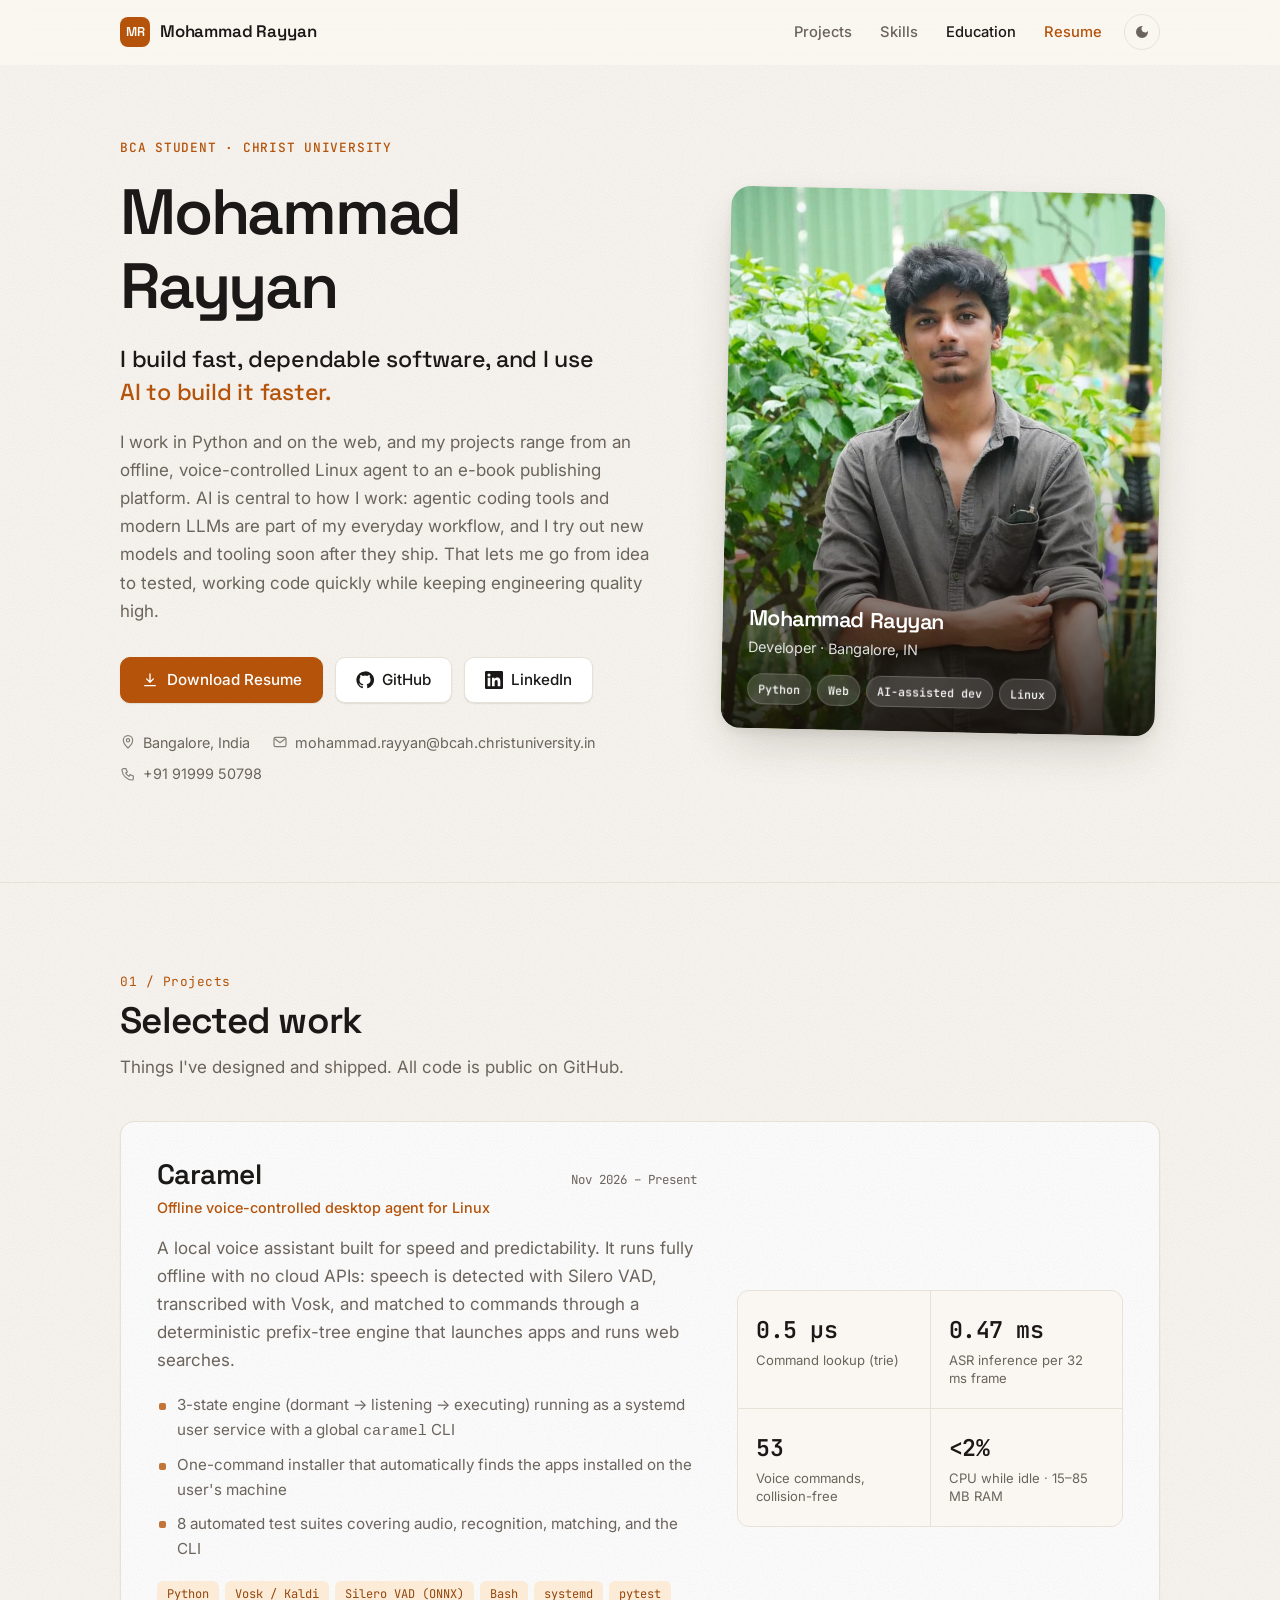
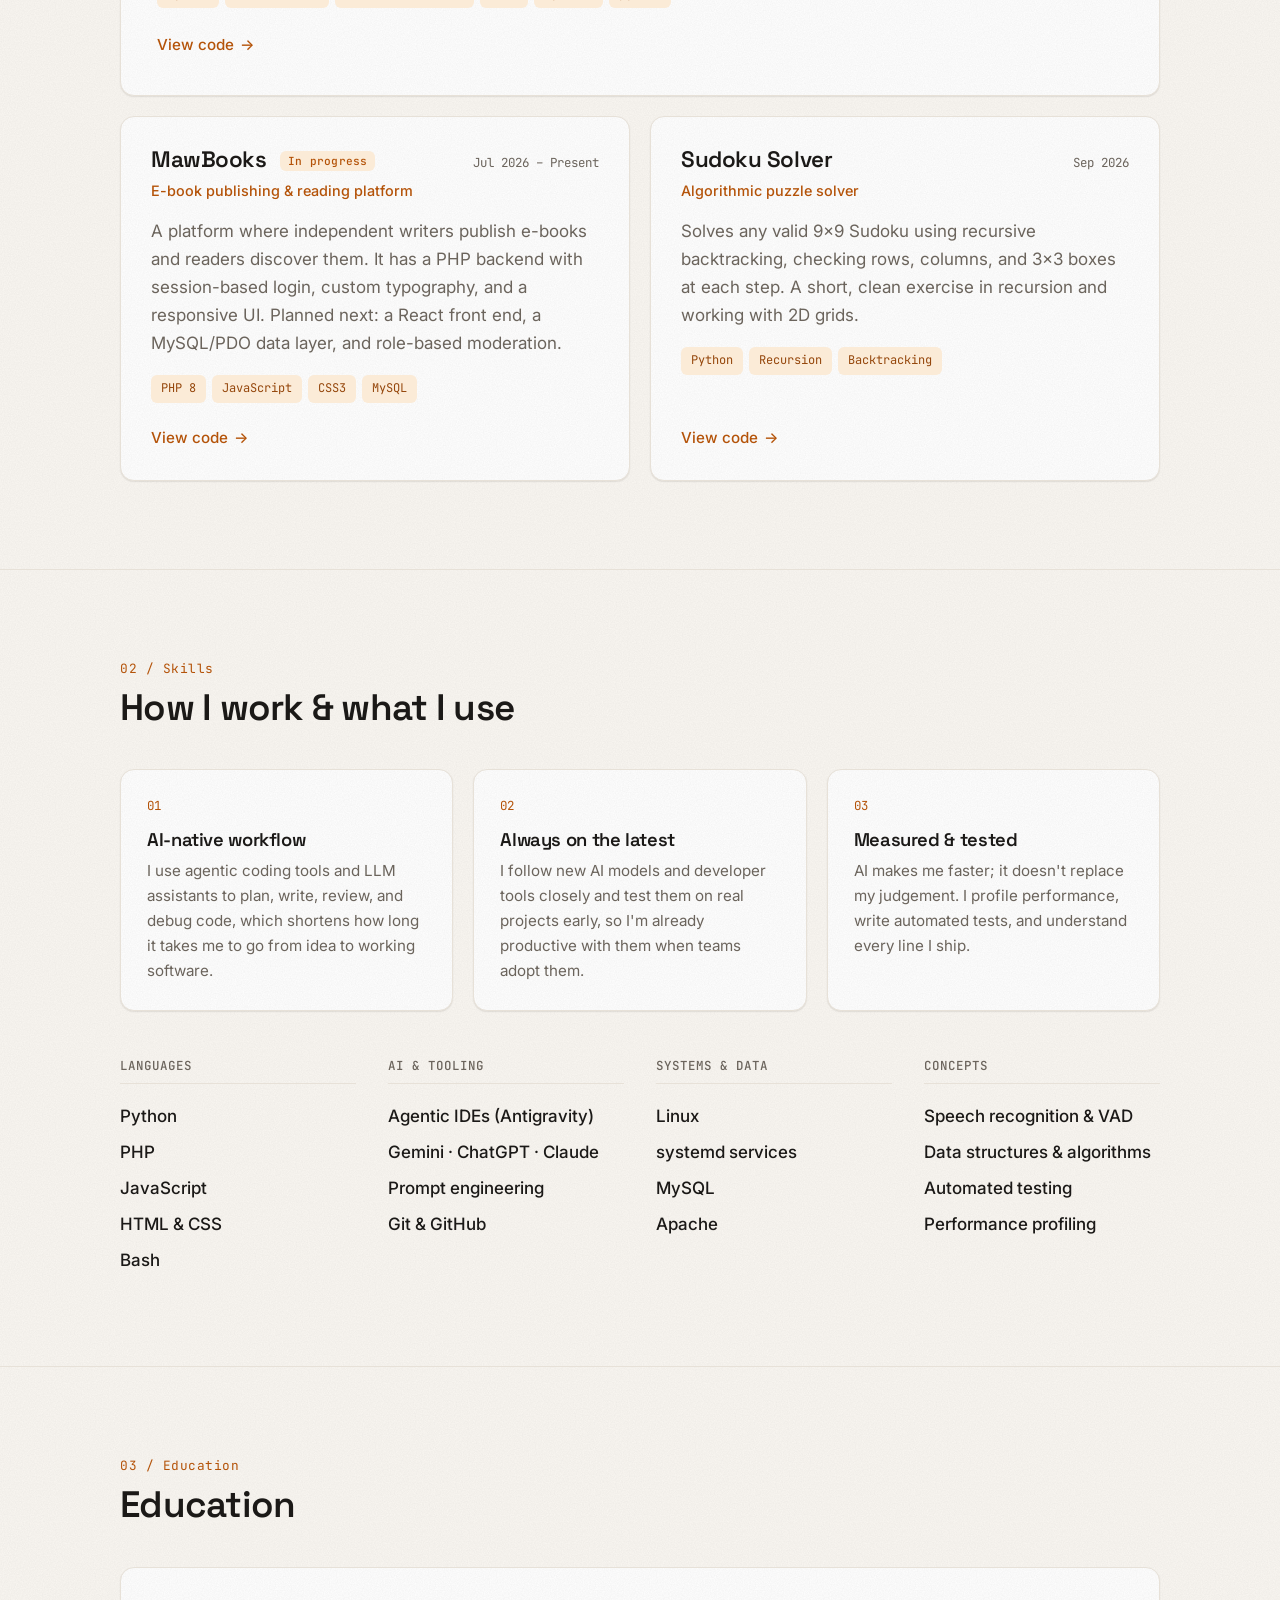
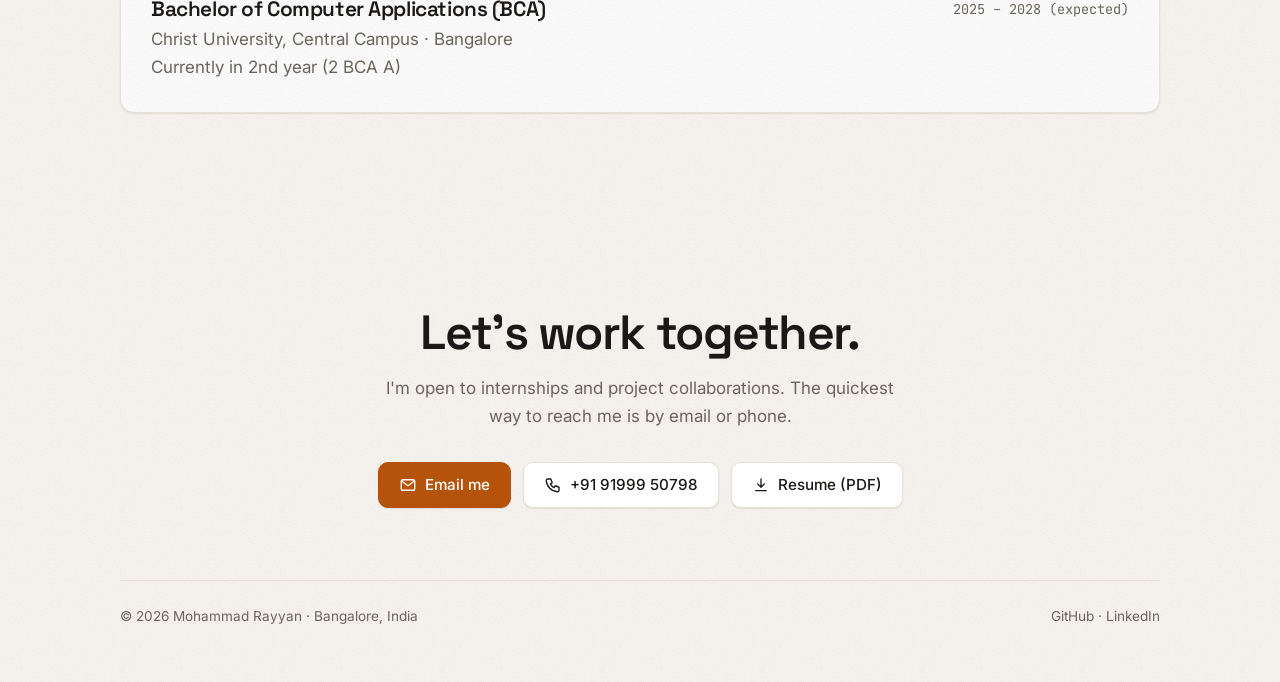
==== index.html @ f1ff34d6 "Initial commit: recruiter-friendly personal portfolio & resume" ====
<!doctype html>
<html lang="en" class="no-js">
<head>
  <meta charset="utf-8" />
  <meta name="viewport" content="width=device-width, initial-scale=1" />
  <title>Mohammad Rayyan | Developer &amp; BCA Student, Bangalore</title>
  <meta name="description" content="Portfolio of Mohammad Rayyan, BCA student at Christ University, Bangalore. Python and web developer with an AI-first workflow, building fast offline voice agents and full-stack web apps." />
  <meta name="author" content="Mohammad Rayyan" />
  <meta name="theme-color" content="#faf7f2" media="(prefers-color-scheme: light)" />
  <meta name="theme-color" content="#141210" media="(prefers-color-scheme: dark)" />
  <link rel="canonical" href="https://rayyan-error.github.io/" />

  <meta property="og:type" content="website" />
  <meta property="og:title" content="Mohammad Rayyan | Developer & BCA Student" />
  <meta property="og:description" content="Python and web developer with an AI-first workflow. Projects, skills, and resume." />
  <meta property="og:url" content="https://rayyan-error.github.io/" />
  <meta property="og:image" content="https://rayyan-error.github.io/assets/og-image.jpg" />
  <meta name="twitter:card" content="summary_large_image" />

  <link rel="icon" href="assets/favicon.svg" type="image/svg+xml" />
  <link rel="preconnect" href="https://fonts.googleapis.com" />
  <link rel="preconnect" href="https://fonts.gstatic.com" crossorigin />
  <link href="https://fonts.googleapis.com/css2?family=Inter:wght@400;500;600&family=JetBrains+Mono:wght@500;600&family=Space+Grotesk:wght@500;600&display=swap" rel="stylesheet" />
  <link rel="stylesheet" href="styles.css" />
  <link rel="preload" as="image" href="assets/portrait.jpg" />

  <script type="application/ld+json">
  {
    "@context": "https://schema.org",
    "@type": "Person",
    "name": "Mohammad Rayyan",
    "url": "https://rayyan-error.github.io/",
    "email": "mailto:mohammad.rayyan@bcah.christuniversity.in",
    "telephone": "+91-9199950798",
    "address": { "@type": "PostalAddress", "addressLocality": "Bangalore", "addressCountry": "IN" },
    "alumniOf": { "@type": "CollegeOrUniversity", "name": "Christ University" },
    "sameAs": ["https://github.com/rayyan-error", "https://www.linkedin.com/in/rayyan-error"]
  }
  </script>
</head>
<body>
  <a class="skip-link" href="#main">Skip to content</a>

  <!-- SVG icon sprite -->
  <svg width="0" height="0" style="position:absolute" aria-hidden="true">
    <symbol id="i-github" viewBox="0 0 24 24"><path fill="currentColor" d="M12 .5a11.5 11.5 0 0 0-3.64 22.41c.58.1.79-.25.79-.56v-2c-3.2.7-3.88-1.37-3.88-1.37-.53-1.34-1.29-1.7-1.29-1.7-1.05-.72.08-.7.08-.7 1.16.08 1.77 1.19 1.77 1.19 1.03 1.77 2.71 1.26 3.37.96.1-.75.4-1.26.73-1.55-2.55-.29-5.24-1.28-5.24-5.68 0-1.26.45-2.28 1.18-3.09-.12-.29-.51-1.46.11-3.04 0 0 .97-.31 3.17 1.18a11 11 0 0 1 5.77 0c2.2-1.49 3.17-1.18 3.17-1.18.62 1.58.23 2.75.11 3.04.74.81 1.18 1.83 1.18 3.09 0 4.41-2.69 5.38-5.25 5.67.41.36.78 1.06.78 2.14v3.17c0 .31.21.67.8.56A11.5 11.5 0 0 0 12 .5Z"/></symbol>
    <symbol id="i-linkedin" viewBox="0 0 24 24"><path fill="currentColor" d="M20.45 20.45h-3.56v-5.57c0-1.33-.02-3.04-1.85-3.04-1.85 0-2.14 1.45-2.14 2.94v5.67H9.34V9h3.42v1.56h.05c.48-.9 1.64-1.85 3.37-1.85 3.6 0 4.27 2.37 4.27 5.46v6.28ZM5.34 7.43a2.06 2.06 0 1 1 0-4.13 2.06 2.06 0 0 1 0 4.13ZM7.12 20.45H3.56V9h3.56v11.45ZM22.22 0H1.77C.79 0 0 .77 0 1.73v20.54C0 23.23.79 24 1.77 24h20.45c.98 0 1.78-.77 1.78-1.73V1.73C24 .77 23.2 0 22.22 0Z"/></symbol>
    <symbol id="i-mail" viewBox="0 0 24 24"><g fill="none" stroke="currentColor" stroke-width="1.8" stroke-linecap="round" stroke-linejoin="round"><rect x="3" y="5" width="18" height="14" rx="2.5"/><path d="m4 7 8 6 8-6"/></g></symbol>
    <symbol id="i-phone" viewBox="0 0 24 24"><path fill="none" stroke="currentColor" stroke-width="1.8" stroke-linecap="round" stroke-linejoin="round" d="M5 4h4l2 5-2.5 1.5a11 11 0 0 0 5 5L15 13l5 2v4a2 2 0 0 1-2 2A16 16 0 0 1 3 6a2 2 0 0 1 2-2Z"/></symbol>
    <symbol id="i-pin" viewBox="0 0 24 24"><g fill="none" stroke="currentColor" stroke-width="1.8" stroke-linecap="round" stroke-linejoin="round"><path d="M12 21s-7-6.2-7-11.5a7 7 0 0 1 14 0C19 14.8 12 21 12 21Z"/><circle cx="12" cy="9.5" r="2.5"/></g></symbol>
    <symbol id="i-download" viewBox="0 0 24 24"><path fill="none" stroke="currentColor" stroke-width="1.8" stroke-linecap="round" stroke-linejoin="round" d="M12 4v11m0 0-4.5-4.5M12 15l4.5-4.5M5 19.5h14"/></symbol>
    <symbol id="i-moon" viewBox="0 0 24 24"><path fill="currentColor" d="M12 3a9 9 0 1 0 9 9c0-.46-.04-.92-.1-1.36a5.389 5.389 0 0 1-4.4 2.26 5.403 5.403 0 0 1-3.14-9.79c-.44-.07-.9-.11-1.36-.11Z"/></symbol>
    <symbol id="i-sun" viewBox="0 0 24 24"><g fill="none" stroke="currentColor" stroke-width="2" stroke-linecap="round"><circle cx="12" cy="12" r="4"/><path d="M12 2v2m0 16v2M4.93 4.93l1.41 1.41m11.32 11.32 1.41 1.41M2 12h2m16 0h2M6.34 17.66l-1.41 1.41m14.14-14.14-1.41 1.41"/></g></symbol>
  </svg>

  <header class="nav" id="nav">
    <div class="container nav__inner">
      <a class="nav__brand" href="#top" id="nav-home"><span class="nav__mark" aria-hidden="true">MR</span>Mohammad Rayyan</a>
      <nav class="nav__links" aria-label="Primary">
        <a href="#projects" id="nav-projects">Projects</a>
        <a href="#skills" id="nav-skills">Skills</a>
        <a href="#education" id="nav-education">Education</a>
        <a href="resume.pdf" class="nav__cta" id="nav-resume" download>Resume</a>
        <button class="theme-toggle" id="theme-toggle" aria-label="Toggle color theme" type="button">
          <svg class="icon-moon" aria-hidden="true"><use href="#i-moon"/></svg>
          <svg class="icon-sun" aria-hidden="true"><use href="#i-sun"/></svg>
        </button>
      </nav>
    </div>
  </header>

  <main id="main">
    <!-- ============ HERO ============ -->
    <section class="hero" id="top">
      <div class="container hero__grid">
        <div class="hero__text">
          <p class="eyebrow reveal">BCA Student · Christ University</p>
          <h1 class="reveal">Mohammad Rayyan</h1>
          <p class="hero__lead reveal">I build fast, dependable software, and I use <em>AI to build it faster.</em></p>
          <p class="hero__body reveal">
            I work in Python and on the web, and my projects range from an offline, voice-controlled
            Linux agent to an e-book publishing platform. AI is central to how I work: agentic coding
            tools and modern LLMs are part of my everyday workflow, and I try out new models and tooling
            soon after they ship. That lets me go from idea to tested, working code quickly while keeping
            engineering quality high.
          </p>
          <div class="hero__actions reveal">
            <a class="btn btn--primary" href="resume.pdf" download id="hero-resume">
              <svg aria-hidden="true"><use href="#i-download"/></svg>Download Resume
            </a>
            <a class="btn" href="https://github.com/rayyan-error" target="_blank" rel="noopener" id="hero-github">
              <svg aria-hidden="true"><use href="#i-github"/></svg>GitHub
            </a>
            <a class="btn" href="https://www.linkedin.com/in/rayyan-error" target="_blank" rel="noopener" id="hero-linkedin">
              <svg aria-hidden="true"><use href="#i-linkedin"/></svg>LinkedIn
            </a>
          </div>
          <div class="hero__meta reveal">
            <span><svg aria-hidden="true"><use href="#i-pin"/></svg>Bangalore, India</span>
            <a href="mailto:mohammad.rayyan@bcah.christuniversity.in" id="hero-email"><svg aria-hidden="true"><use href="#i-mail"/></svg>mohammad.rayyan@bcah.christuniversity.in</a>
            <a href="tel:+919199950798" id="hero-phone"><svg aria-hidden="true"><use href="#i-phone"/></svg>+91 91999 50798</a>
          </div>
        </div>

        <figure class="hero__media reveal">
          <div class="portrait">
            <img src="assets/portrait.jpg" width="800" height="1000" alt="Portrait of Mohammad Rayyan" />
            <figcaption class="portrait__overlay">
              <div class="portrait__name">Mohammad Rayyan</div>
              <div class="portrait__role">Developer · Bangalore, IN</div>
              <div class="portrait__tags"><span>Python</span><span>Web</span><span>AI-assisted dev</span><span>Linux</span></div>
            </figcaption>
          </div>
        </figure>
      </div>
    </section>

    <!-- ============ PROJECTS ============ -->
    <section class="section" id="projects">
      <div class="container">
        <div class="section__head reveal">
          <span class="section__num">01 / Projects</span>
          <h2>Selected work</h2>
          <p>Things I've designed and shipped. All code is public on GitHub.</p>
        </div>

        <div class="projects">
          <article class="card project project--featured reveal">
            <div>
              <div class="project__top">
                <h3>Caramel</h3>
                <span class="project__date">Nov 2026 – Present</span>
              </div>
              <p class="project__kicker">Offline voice-controlled desktop agent for Linux</p>
              <p class="project__desc">
                A local voice assistant built for speed and predictability. It runs fully offline with
                no cloud APIs: speech is detected with Silero VAD, transcribed with Vosk, and matched
                to commands through a deterministic prefix-tree engine that launches apps and runs web searches.
              </p>
              <ul class="project__points">
                <li>3-state engine (dormant → listening → executing) running as a systemd user service with a global <code>caramel</code> CLI</li>
                <li>One-command installer that automatically finds the apps installed on the user's machine</li>
                <li>8 automated test suites covering audio, recognition, matching, and the CLI</li>
              </ul>
              <ul class="tags" aria-label="Tech stack">
                <li>Python</li><li>Vosk / Kaldi</li><li>Silero VAD (ONNX)</li><li>Bash</li><li>systemd</li><li>pytest</li>
              </ul>
              <a class="link-arrow" href="https://github.com/rayyan-error/Caramel" target="_blank" rel="noopener" id="proj-caramel">View code <span aria-hidden="true">→</span></a>
            </div>
            <div class="metrics" aria-label="Performance metrics">
              <div class="metric"><div class="metric__value">0.5 µs</div><div class="metric__label">Command lookup (trie)</div></div>
              <div class="metric"><div class="metric__value">0.47 ms</div><div class="metric__label">ASR inference per 32 ms frame</div></div>
              <div class="metric"><div class="metric__value">53</div><div class="metric__label">Voice commands, collision-free</div></div>
              <div class="metric"><div class="metric__value">&lt;2%</div><div class="metric__label">CPU while idle · 15–85 MB RAM</div></div>
            </div>
          </article>

          <article class="card project reveal">
            <div class="project__top">
              <h3>MawBooks <span class="status">In progress</span></h3>
              <span class="project__date">Jul 2026 – Present</span>
            </div>
            <p class="project__kicker">E-book publishing &amp; reading platform</p>
            <p class="project__desc">
              A platform where independent writers publish e-books and readers discover them. It has
              a PHP backend with session-based login, custom typography, and a responsive UI. Planned
              next: a React front end, a MySQL/PDO data layer, and role-based moderation.
            </p>
            <ul class="tags" aria-label="Tech stack">
              <li>PHP 8</li><li>JavaScript</li><li>CSS3</li><li>MySQL</li>
            </ul>
            <a class="link-arrow" href="https://github.com/rayyan-error/MawBooks" target="_blank" rel="noopener" id="proj-mawbooks">View code <span aria-hidden="true">→</span></a>
          </article>

          <article class="card project reveal">
            <div class="project__top">
              <h3>Sudoku Solver</h3>
              <span class="project__date">Sep 2026</span>
            </div>
            <p class="project__kicker">Algorithmic puzzle solver</p>
            <p class="project__desc">
              Solves any valid 9×9 Sudoku using recursive backtracking, checking rows, columns, and
              3×3 boxes at each step. A short, clean exercise in recursion and working with 2D grids.
            </p>
            <ul class="tags" aria-label="Tech stack">
              <li>Python</li><li>Recursion</li><li>Backtracking</li>
            </ul>
            <a class="link-arrow" href="https://github.com/rayyan-error/sudoku-solver-py" target="_blank" rel="noopener" id="proj-sudoku">View code <span aria-hidden="true">→</span></a>
          </article>
        </div>
      </div>
    </section>

    <!-- ============ SKILLS ============ -->
    <section class="section" id="skills">
      <div class="container">
        <div class="section__head reveal">
          <span class="section__num">02 / Skills</span>
          <h2>How I work &amp; what I use</h2>
        </div>

        <div class="approach">
          <div class="card reveal">
            <span class="approach__num">01</span>
            <h3>AI-native workflow</h3>
            <p>I use agentic coding tools and LLM assistants to plan, write, review, and debug code, which shortens how long it takes me to go from idea to working software.</p>
          </div>
          <div class="card reveal">
            <span class="approach__num">02</span>
            <h3>Always on the latest</h3>
            <p>I follow new AI models and developer tools closely and test them on real projects early, so I'm already productive with them when teams adopt them.</p>
          </div>
          <div class="card reveal">
            <span class="approach__num">03</span>
            <h3>Measured &amp; tested</h3>
            <p>AI makes me faster; it doesn't replace my judgement. I profile performance, write automated tests, and understand every line I ship.</p>
          </div>
        </div>

        <div class="skills reveal">
          <div>
            <h3>Languages</h3>
            <ul><li>Python</li><li>PHP</li><li>JavaScript</li><li>HTML &amp; CSS</li><li>Bash</li></ul>
          </div>
          <div>
            <h3>AI &amp; Tooling</h3>
            <ul><li>Agentic IDEs (Antigravity)</li><li>Gemini · ChatGPT · Claude</li><li>Prompt engineering</li><li>Git &amp; GitHub</li></ul>
          </div>
          <div>
            <h3>Systems &amp; Data</h3>
            <ul><li>Linux</li><li>systemd services</li><li>MySQL</li><li>Apache</li></ul>
          </div>
          <div>
            <h3>Concepts</h3>
            <ul><li>Speech recognition &amp; VAD</li><li>Data structures &amp; algorithms</li><li>Automated testing</li><li>Performance profiling</li></ul>
          </div>
        </div>
      </div>
    </section>

    <!-- ============ EDUCATION ============ -->
    <section class="section" id="education">
      <div class="container">
        <div class="section__head reveal">
          <span class="section__num">03 / Education</span>
          <h2>Education</h2>
        </div>
        <div class="card edu reveal">
          <div>
            <h3>Bachelor of Computer Applications (BCA)</h3>
            <p>Christ University, Central Campus · Bangalore</p>
            <p>Currently in 2nd year (2 BCA A)</p>
          </div>
          <span class="edu__date">2025 – 2028 (expected)</span>
        </div>
      </div>
    </section>

    <!-- ============ CONTACT ============ -->
    <section class="contact" id="contact">
      <div class="container">
        <h2 class="reveal">Let's work together.</h2>
        <p class="reveal">I'm open to internships and project collaborations. The quickest way to reach me is by email or phone.</p>
        <div class="contact__actions reveal">
          <a class="btn btn--primary" href="mailto:mohammad.rayyan@bcah.christuniversity.in" id="contact-email">
            <svg aria-hidden="true"><use href="#i-mail"/></svg>Email me
          </a>
          <a class="btn" href="tel:+919199950798" id="contact-phone">
            <svg aria-hidden="true"><use href="#i-phone"/></svg>+91 91999 50798
          </a>
          <a class="btn" href="resume.pdf" download id="contact-resume">
            <svg aria-hidden="true"><use href="#i-download"/></svg>Resume (PDF)
          </a>
        </div>
        <footer class="footer">
          <span>© <span id="year">2026</span> Mohammad Rayyan · Bangalore, India</span>
          <span><a href="https://github.com/rayyan-error" target="_blank" rel="noopener" id="footer-github">GitHub</a> · <a href="https://www.linkedin.com/in/rayyan-error" target="_blank" rel="noopener" id="footer-linkedin">LinkedIn</a></span>
        </footer>
      </div>
    </section>
  </main>

  <script src="script.js" defer></script>
</body>
</html>
---- styles.css ----
/* ==========================================================================
   Mohammad Rayyan — Portfolio
   Theme: warm paper + ink, caramel accent. Auto dark mode.
   ========================================================================== */

:root {
  --bg: #faf7f2;
  --surface: #ffffff;
  --ink: #1b1917;
  --muted: #6b645c;
  --line: #e7e1d8;
  --accent: #b45309;
  --accent-hover: #92400e;
  --accent-soft: #fbebd7;
  --on-accent: #ffffff;

  --shadow-sm: 0 1px 2px rgba(40, 30, 20, 0.06), 0 1px 1px rgba(40, 30, 20, 0.04);
  --shadow-md: 0 2px 4px rgba(40, 30, 20, 0.05), 0 8px 24px -6px rgba(40, 30, 20, 0.12);
  --shadow-lg: 0 4px 8px rgba(40, 30, 20, 0.06), 0 20px 48px -12px rgba(40, 30, 20, 0.22);

  --font-head: "Space Grotesk", system-ui, sans-serif;
  --font-body: "Inter", system-ui, -apple-system, "Segoe UI", sans-serif;
  --font-mono: "JetBrains Mono", ui-monospace, SFMono-Regular, Menlo, monospace;

  --radius: 14px;
  --radius-sm: 8px;
  --max: 1040px;
  --ease: cubic-bezier(0.22, 1, 0.36, 1);

  --noise: url("data:image/svg+xml,%3Csvg xmlns='http://www.w3.org/2000/svg' width='160' height='160'%3E%3Cfilter id='n'%3E%3CfeTurbulence type='fractalNoise' baseFrequency='.85' numOctaves='3' stitchTiles='stitch'/%3E%3CfeColorMatrix values='0 0 0 0 0 0 0 0 0 0 0 0 0 0 0 0 0 0 .05 0'/%3E%3C/filter%3E%3Crect width='100%25' height='100%25' filter='url(%23n)'/%3E%3C/svg%3E");
}

@media (prefers-color-scheme: dark) {
  :root:not([data-theme="light"]) {
    --bg: #141210;
    --surface: #1d1a17;
    --ink: #ede8e1;
    --muted: #a39a8f;
    --line: #2c2824;
    --accent: #e8913a;
    --accent-hover: #f2a75e;
    --accent-soft: #3a2a1a;
    --on-accent: #1b1208;
    --shadow-sm: 0 1px 2px rgba(0, 0, 0, 0.4);
    --shadow-md: 0 2px 4px rgba(0, 0, 0, 0.3), 0 10px 28px -8px rgba(0, 0, 0, 0.6);
    --shadow-lg: 0 4px 8px rgba(0, 0, 0, 0.35), 0 24px 56px -12px rgba(0, 0, 0, 0.7);
  }
}

[data-theme="dark"] {
  --bg: #141210;
  --surface: #1d1a17;
  --ink: #ede8e1;
  --muted: #a39a8f;
  --line: #2c2824;
  --accent: #e8913a;
  --accent-hover: #f2a75e;
  --accent-soft: #3a2a1a;
  --on-accent: #1b1208;
  --shadow-sm: 0 1px 2px rgba(0, 0, 0, 0.4);
  --shadow-md: 0 2px 4px rgba(0, 0, 0, 0.3), 0 10px 28px -8px rgba(0, 0, 0, 0.6);
  --shadow-lg: 0 4px 8px rgba(0, 0, 0, 0.35), 0 24px 56px -12px rgba(0, 0, 0, 0.7);
}

/* ---------- Reset ---------- */
*, *::before, *::after { box-sizing: border-box; }
* { margin: 0; }
html { scroll-behavior: smooth; scroll-padding-top: 80px; -webkit-text-size-adjust: 100%; }
img { display: block; max-width: 100%; }
a { color: inherit; }
ul { padding: 0; list-style: none; }

body {
  font-family: var(--font-body);
  font-size: 17px;
  line-height: 1.65;
  color: var(--ink);
  background-color: var(--bg);
  background-image: var(--noise);
  -webkit-font-smoothing: antialiased;
  text-rendering: optimizeLegibility;
}

h1, h2, h3 {
  font-family: var(--font-head);
  font-weight: 600;
  letter-spacing: -0.02em;
  line-height: 1.15;
}

::selection { background: var(--accent-soft); color: var(--ink); }

:focus-visible {
  outline: 2px solid var(--accent);
  outline-offset: 3px;
  border-radius: 4px;
}

.skip-link {
  position: absolute; left: 16px; top: -48px;
  background: var(--ink); color: var(--bg);
  padding: 8px 14px; border-radius: var(--radius-sm);
  z-index: 100; text-decoration: none;
}
.skip-link:focus { top: 12px; }

.container { width: min(100% - 48px, var(--max)); margin-inline: auto; }

/* ---------- Nav ---------- */
.nav {
  position: sticky; top: 0; z-index: 50;
  background: color-mix(in srgb, var(--bg) 82%, transparent);
  backdrop-filter: saturate(160%) blur(12px);
  -webkit-backdrop-filter: saturate(160%) blur(12px);
  border-bottom: 1px solid transparent;
  transition: border-color 0.3s var(--ease);
}
.nav.scrolled { border-bottom-color: var(--line); }
.nav__inner { display: flex; align-items: center; justify-content: space-between; height: 64px; }

.nav__brand {
  font-family: var(--font-head); font-weight: 600; font-size: 1.05rem;
  letter-spacing: -0.01em; text-decoration: none;
  display: flex; align-items: center; gap: 10px;
}
.nav__mark {
  display: grid; place-items: center;
  width: 30px; height: 30px; border-radius: 8px;
  background: var(--accent); color: var(--on-accent);
  font-size: 0.8rem; letter-spacing: 0;
}
.nav__links { display: flex; gap: 4px; align-items: center; }
.nav__links a {
  text-decoration: none; color: var(--muted);
  font-size: 0.92rem; font-weight: 500;
  padding: 6px 12px; border-radius: 999px;
  transition: color 0.2s, background-color 0.2s;
}
.nav__links a:hover { color: var(--ink); background: var(--accent-soft); }
.nav__links a.active { color: var(--ink); }
.nav__links .nav__cta { color: var(--accent); }

.theme-toggle {
  display: inline-flex; align-items: center; justify-content: center;
  width: 36px; height: 36px; border-radius: 999px; margin-left: 6px;
  background: transparent; border: 1px solid var(--line);
  color: var(--muted); cursor: pointer;
  transition: color 0.2s, border-color 0.2s, background-color 0.2s;
}
.theme-toggle:hover { color: var(--ink); border-color: var(--accent); background: var(--accent-soft); }
.theme-toggle svg { width: 16px; height: 16px; }
.theme-toggle .icon-sun { display: none; }
.theme-toggle .icon-moon { display: block; }
[data-theme="dark"] .theme-toggle .icon-sun { display: block; }
[data-theme="dark"] .theme-toggle .icon-moon { display: none; }
@media (prefers-color-scheme: dark) {
  :root:not([data-theme="light"]) .theme-toggle .icon-sun { display: block; }
  :root:not([data-theme="light"]) .theme-toggle .icon-moon { display: none; }
}

/* ---------- Buttons ---------- */
.btn {
  display: inline-flex; align-items: center; gap: 8px;
  font: 500 0.95rem/1 var(--font-body);
  padding: 13px 20px; border-radius: 10px;
  text-decoration: none; cursor: pointer;
  border: 1px solid var(--line);
  background: var(--surface); color: var(--ink);
  box-shadow: var(--shadow-sm);
  transition: transform 0.2s var(--ease), box-shadow 0.2s var(--ease),
              background-color 0.2s, border-color 0.2s, color 0.2s;
}
.btn:hover { transform: translateY(-2px); box-shadow: var(--shadow-md); border-color: color-mix(in srgb, var(--accent) 35%, var(--line)); }
.btn:active { transform: translateY(0); }
.btn svg { width: 18px; height: 18px; flex-shrink: 0; }
.btn--primary { background: var(--accent); color: var(--on-accent); border-color: var(--accent); }
.btn--primary:hover { background: var(--accent-hover); border-color: var(--accent-hover); }

/* ---------- Hero ---------- */
.hero { padding: 72px 0 96px; }
.hero__grid {
  display: grid; grid-template-columns: 1.25fr 1fr;
  gap: 64px; align-items: center;
}
.eyebrow {
  font-family: var(--font-mono); font-size: 0.8rem; font-weight: 500;
  letter-spacing: 0.06em; text-transform: uppercase; color: var(--accent);
  margin-bottom: 18px;
}
.hero h1 { font-size: clamp(2.6rem, 5.6vw, 4rem); letter-spacing: -0.035em; margin-bottom: 20px; }
.hero__lead {
  font-family: var(--font-head); font-size: clamp(1.2rem, 2.2vw, 1.45rem);
  font-weight: 500; letter-spacing: -0.01em; line-height: 1.4;
  margin-bottom: 20px; max-width: 32ch;
}
.hero__lead em { font-style: normal; color: var(--accent); }
.hero__body { color: var(--muted); max-width: 54ch; margin-bottom: 32px; }
.hero__actions { display: flex; flex-wrap: wrap; gap: 12px; margin-bottom: 28px; }
.hero__meta {
  display: flex; flex-wrap: wrap; gap: 8px 22px;
  font-size: 0.9rem; color: var(--muted);
}
.hero__meta a { text-decoration: none; transition: color 0.2s; }
.hero__meta a:hover { color: var(--accent); }
.hero__meta span, .hero__meta a { display: inline-flex; align-items: center; gap: 7px; }
.hero__meta svg { width: 16px; height: 16px; opacity: 0.8; }

/* Portrait with overlay */
.portrait {
  position: relative; border-radius: 20px; overflow: hidden;
  aspect-ratio: 4 / 5; box-shadow: var(--shadow-lg);
  background: var(--line);
  transform: rotate(1.2deg);
  transition: transform 0.6s var(--ease);
}
.portrait:hover { transform: rotate(0deg) scale(1.01); }
.portrait img { width: 100%; height: 100%; object-fit: cover; object-position: 50% 20%; }
.portrait::after {
  content: ""; position: absolute; inset: 0;
  background: linear-gradient(to top, rgba(18, 12, 6, 0.86) 0%, rgba(18, 12, 6, 0.35) 32%, transparent 55%);
}
.portrait__overlay {
  position: absolute; left: 0; right: 0; bottom: 0; z-index: 1;
  padding: 24px 26px; color: #fff;
}
.portrait__name { font-family: var(--font-head); font-weight: 600; font-size: 1.35rem; letter-spacing: -0.02em; }
.portrait__role { font-size: 0.9rem; opacity: 0.85; margin-bottom: 14px; }
.portrait__tags { display: flex; flex-wrap: wrap; gap: 6px; }
.portrait__tags span {
  font-family: var(--font-mono); font-size: 0.72rem; font-weight: 500;
  padding: 5px 10px; border-radius: 999px;
  background: rgba(255, 255, 255, 0.14);
  backdrop-filter: blur(8px); -webkit-backdrop-filter: blur(8px);
  border: 1px solid rgba(255, 255, 255, 0.18);
}

/* ---------- Sections ---------- */
.section { padding: 88px 0; border-top: 1px solid var(--line); }
.section__head { margin-bottom: 40px; }
.section__num { font-family: var(--font-mono); font-size: 0.8rem; color: var(--accent); letter-spacing: 0.04em; margin-bottom: 8px; display: block; }
.section__head h2 { font-size: clamp(1.8rem, 3.4vw, 2.3rem); }
.section__head p { color: var(--muted); margin-top: 10px; max-width: 60ch; }

/* ---------- Cards ---------- */
.card {
  position: relative;
  background: var(--surface);
  background-image: var(--noise);
  border: 1px solid var(--line);
  border-radius: var(--radius);
  padding: 30px;
  box-shadow: var(--shadow-sm);
  transition: transform 0.35s var(--ease), box-shadow 0.35s var(--ease);
}
.card:hover { transform: translateY(-4px); box-shadow: var(--shadow-md); }

.projects { display: grid; grid-template-columns: 1fr 1fr; gap: 20px; }
.project { display: flex; flex-direction: column; }
.project--featured { grid-column: 1 / -1; display: grid; grid-template-columns: 1.4fr 1fr; gap: 40px; padding: 36px; }

.project__top { display: flex; justify-content: space-between; align-items: baseline; gap: 12px; margin-bottom: 6px; flex-wrap: wrap; }
.project__date { font-family: var(--font-mono); font-size: 0.78rem; color: var(--muted); white-space: nowrap; }
.project h3 { font-size: 1.4rem; }
.project--featured h3 { font-size: 1.75rem; }
.project__kicker { font-size: 0.9rem; font-weight: 500; color: var(--accent); margin-bottom: 14px; }
.project__desc { color: var(--muted); margin-bottom: 18px; }
.project__points { margin-bottom: 20px; display: grid; gap: 8px; }
.project__points li { position: relative; padding-left: 20px; color: var(--muted); font-size: 0.95rem; }
.project__points li::before {
  content: ""; position: absolute; left: 2px; top: 0.7em;
  width: 7px; height: 7px; border-radius: 2px; background: var(--accent); opacity: 0.8;
}
.status {
  font-family: var(--font-mono); font-size: 0.7rem; font-weight: 500;
  padding: 3px 8px; border-radius: 6px; vertical-align: middle;
  background: var(--accent-soft); color: var(--accent); margin-left: 8px;
  letter-spacing: 0.02em;
}

.tags { display: flex; flex-wrap: wrap; gap: 6px; margin-bottom: 22px; }
.tags li {
  font-family: var(--font-mono); font-size: 0.75rem;
  padding: 4px 10px; border-radius: 6px;
  background: var(--accent-soft); color: color-mix(in srgb, var(--accent) 80%, var(--ink));
}

.link-arrow {
  margin-top: auto; align-self: flex-start;
  display: inline-flex; align-items: center; gap: 6px;
  font-weight: 500; font-size: 0.95rem; color: var(--accent); text-decoration: none;
}
.link-arrow span { transition: transform 0.25s var(--ease); }
.link-arrow:hover span { transform: translateX(4px); }
.link-arrow::after { content: ""; position: absolute; inset: 0; border-radius: inherit; }

/* Metrics (featured project) */
.metrics {
  display: grid; grid-template-columns: 1fr 1fr; gap: 1px;
  background: var(--line); border: 1px solid var(--line);
  border-radius: 12px; overflow: hidden; align-self: center;
}
.metric { background: var(--bg); padding: 20px 18px; }
.metric__value { font-family: var(--font-mono); font-size: 1.45rem; font-weight: 600; letter-spacing: -0.02em; color: var(--ink); }
.metric__label { font-size: 0.82rem; color: var(--muted); line-height: 1.4; margin-top: 2px; }

/* ---------- Skills ---------- */
.approach { display: grid; grid-template-columns: repeat(3, 1fr); gap: 20px; margin-bottom: 48px; }
.approach .card { padding: 26px; }
.approach__num { font-family: var(--font-mono); font-size: 0.78rem; color: var(--accent); margin-bottom: 12px; display: block; }
.approach h3 { font-size: 1.15rem; margin-bottom: 8px; }
.approach p { color: var(--muted); font-size: 0.95rem; }

.skills { display: grid; grid-template-columns: repeat(4, 1fr); gap: 32px; }
.skills h3 {
  font-family: var(--font-mono); font-size: 0.78rem; font-weight: 500;
  text-transform: uppercase; letter-spacing: 0.08em; color: var(--muted);
  margin-bottom: 14px; padding-bottom: 10px; border-bottom: 1px solid var(--line);
}
.skills li { padding: 4px 0; font-weight: 500; }

/* ---------- Education ---------- */
.edu { display: flex; justify-content: space-between; align-items: flex-start; gap: 24px; flex-wrap: wrap; }
.edu h3 { font-size: 1.3rem; margin-bottom: 4px; }
.edu p { color: var(--muted); }
.edu__date { font-family: var(--font-mono); font-size: 0.85rem; color: var(--muted); }

/* ---------- Contact ---------- */
.contact { text-align: center; padding: 104px 0 56px; }
.contact h2 { font-size: clamp(2rem, 4.4vw, 3rem); letter-spacing: -0.03em; margin-bottom: 14px; }
.contact > .container > p { color: var(--muted); max-width: 48ch; margin: 0 auto 32px; }
.contact__actions { display: flex; justify-content: center; flex-wrap: wrap; gap: 12px; margin-bottom: 72px; }
.footer {
  display: flex; justify-content: space-between; flex-wrap: wrap; gap: 12px;
  padding-top: 24px; border-top: 1px solid var(--line);
  font-size: 0.85rem; color: var(--muted);
}
.footer a { text-decoration: none; }
.footer a:hover { color: var(--accent); }

/* ---------- Transitions & hover ---------- */
.card, .btn, .link-arrow, .portrait {
  transition: transform 0.25s var(--ease), box-shadow 0.25s var(--ease), border-color 0.2s, background-color 0.2s;
}

@media (prefers-reduced-motion: reduce) {
  html { scroll-behavior: auto; }
  *, *::before, *::after { transition: none !important; animation: none !important; }
  .reveal { opacity: 1; transform: none; }
  .portrait { transform: none; }
}

/* ---------- Responsive ---------- */
@media (max-width: 900px) {
  .hero { padding: 40px 0 72px; }
  .hero__grid { grid-template-columns: 1fr; gap: 40px; }
  .hero__media { max-width: 380px; margin-inline: auto; }
  .project--featured { grid-template-columns: 1fr; gap: 28px; }
  .approach { grid-template-columns: 1fr; }
  .skills { grid-template-columns: repeat(2, 1fr); }
}

@media (max-width: 600px) {
  body { font-size: 16px; }
  .container { width: min(100% - 36px, var(--max)); }
  .nav__links a:not(.nav__cta) { display: none; }
  .hero__media { max-width: 320px; }
  .portrait { aspect-ratio: 4 / 4.4; transform: none; }
  .projects { grid-template-columns: 1fr; }
  .card, .project--featured { padding: 24px; }
  .section { padding: 64px 0; }
  .hero__actions .btn { flex: 1 1 auto; justify-content: center; }
  .footer { justify-content: center; text-align: center; }
}
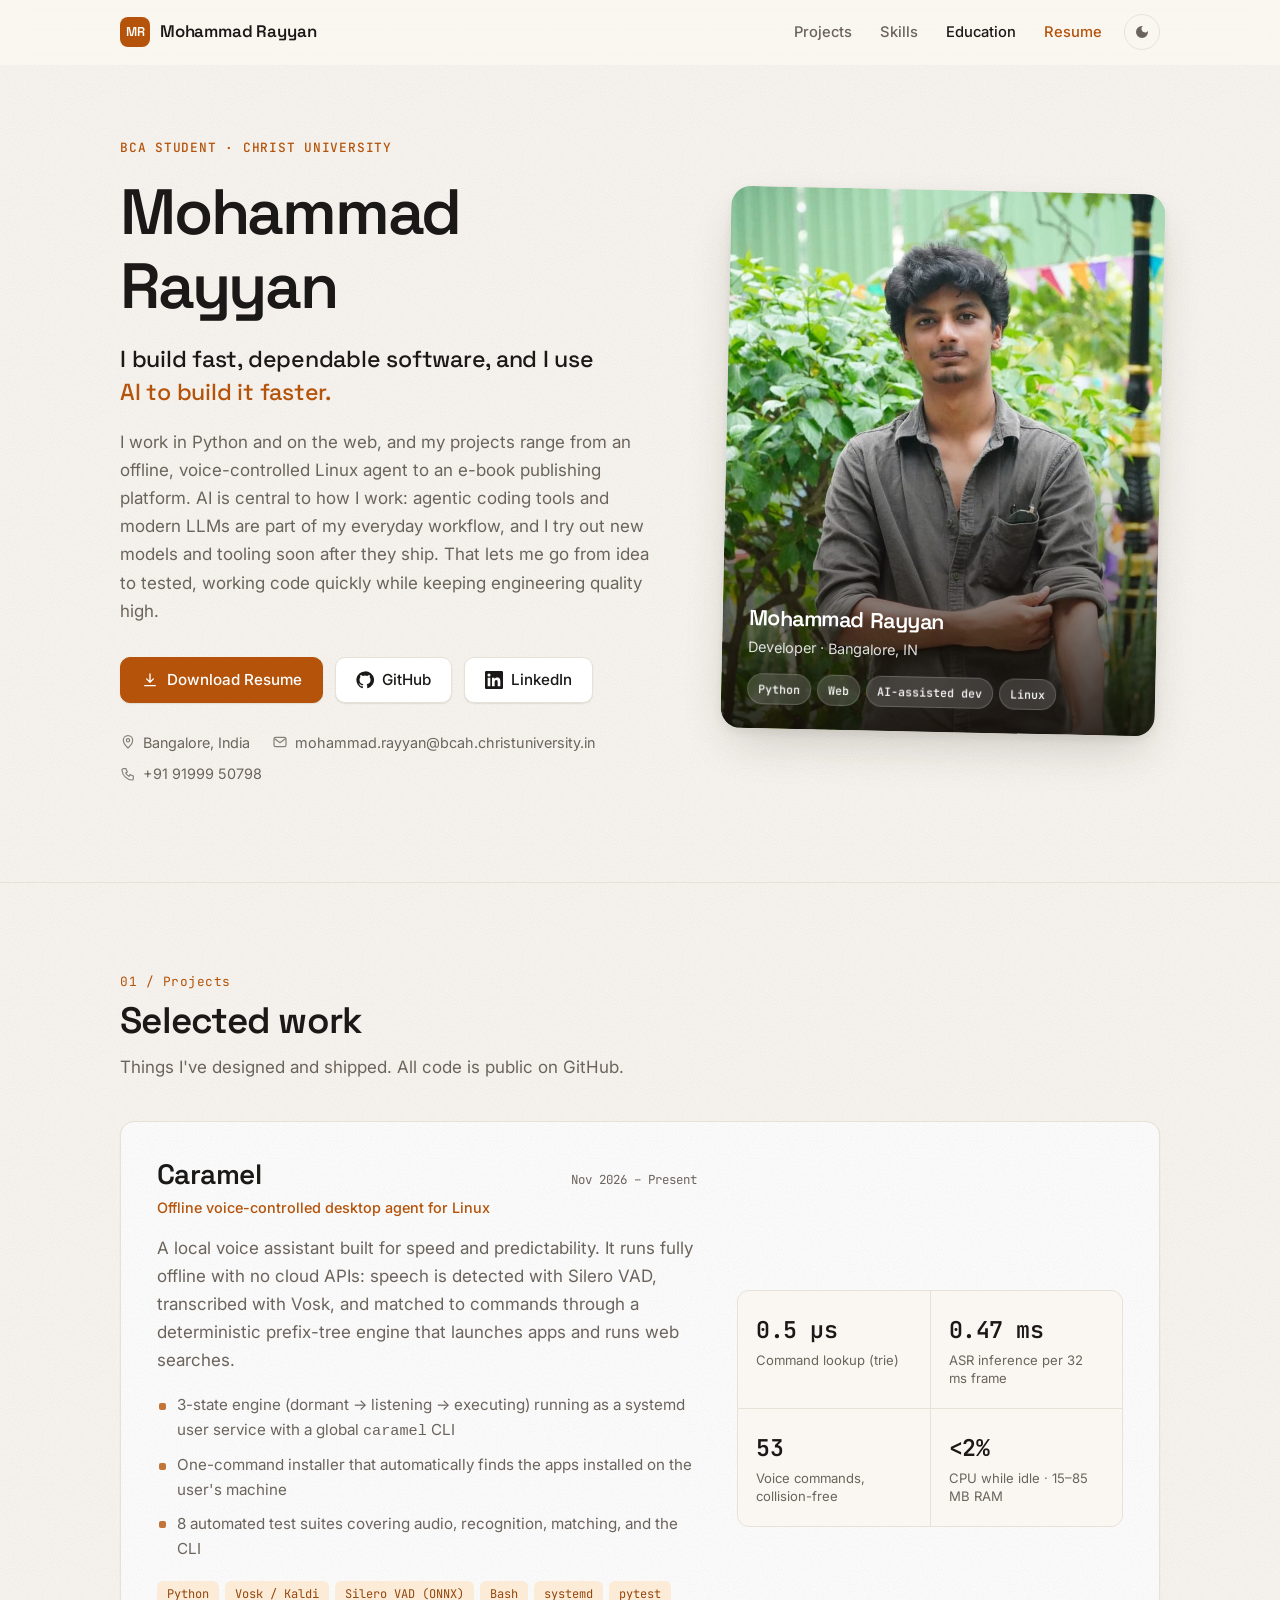
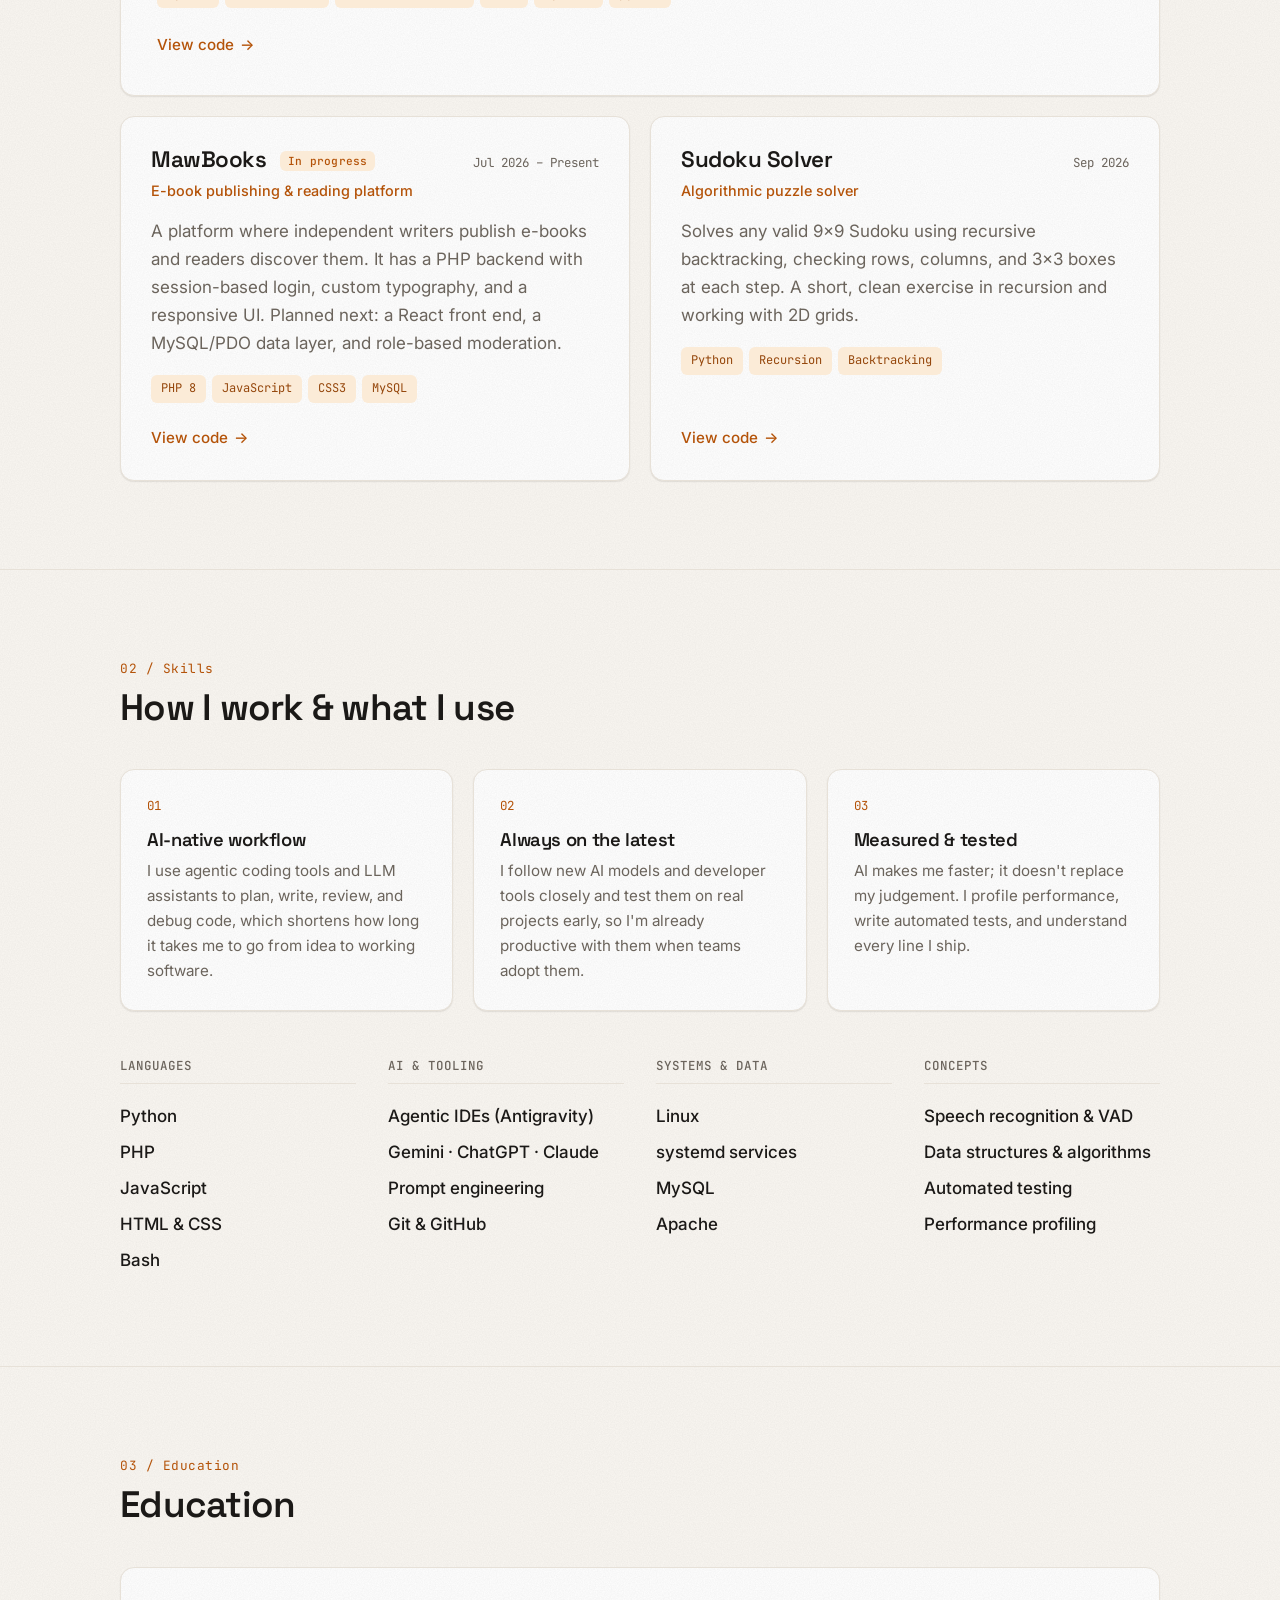
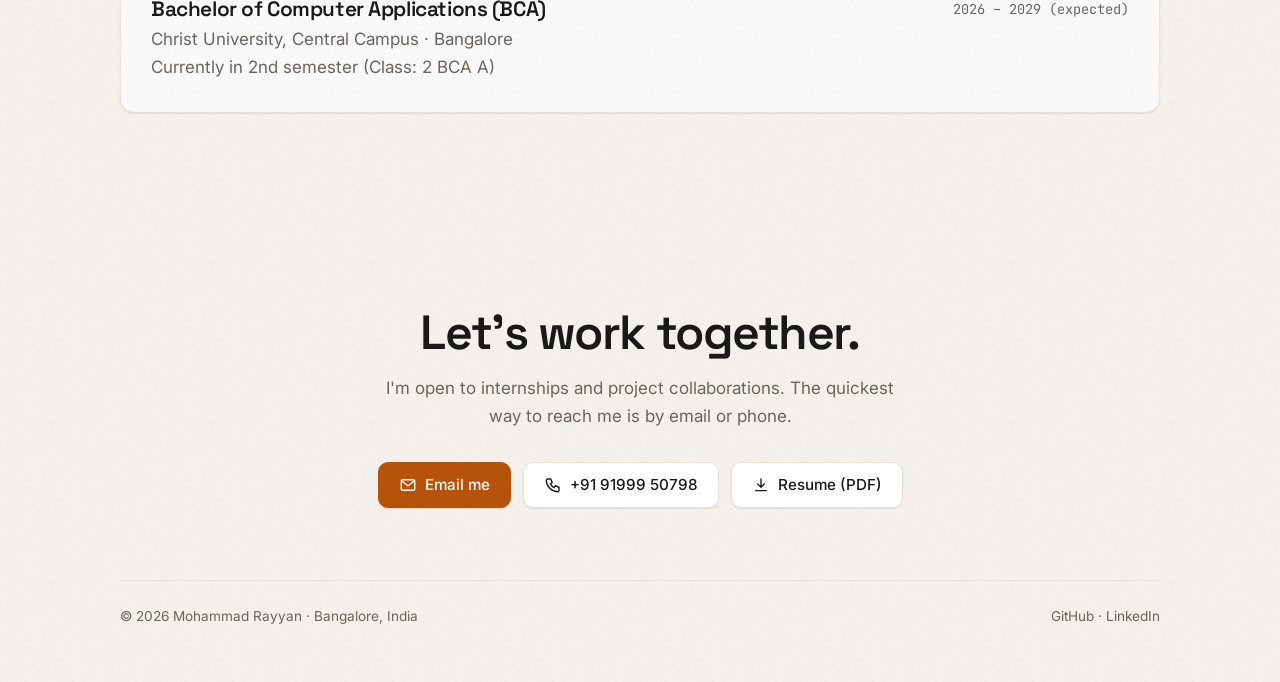
==== commit 9b56de44: "Fix education info: specify 2nd semester (2 BCA A) and 2026-2029 batch" ====
--- a/index.html
+++ b/index.html
@@ -249,9 +249,9 @@
           <div>
             <h3>Bachelor of Computer Applications (BCA)</h3>
             <p>Christ University, Central Campus · Bangalore</p>
-            <p>Currently in 2nd year (2 BCA A)</p>
-          </div>
-          <span class="edu__date">2025 – 2028 (expected)</span>
+            <p>Currently in 2nd semester (Class: 2 BCA A)</p>
+          </div>
+          <span class="edu__date">2026 – 2029 (expected)</span>
         </div>
       </div>
     </section>
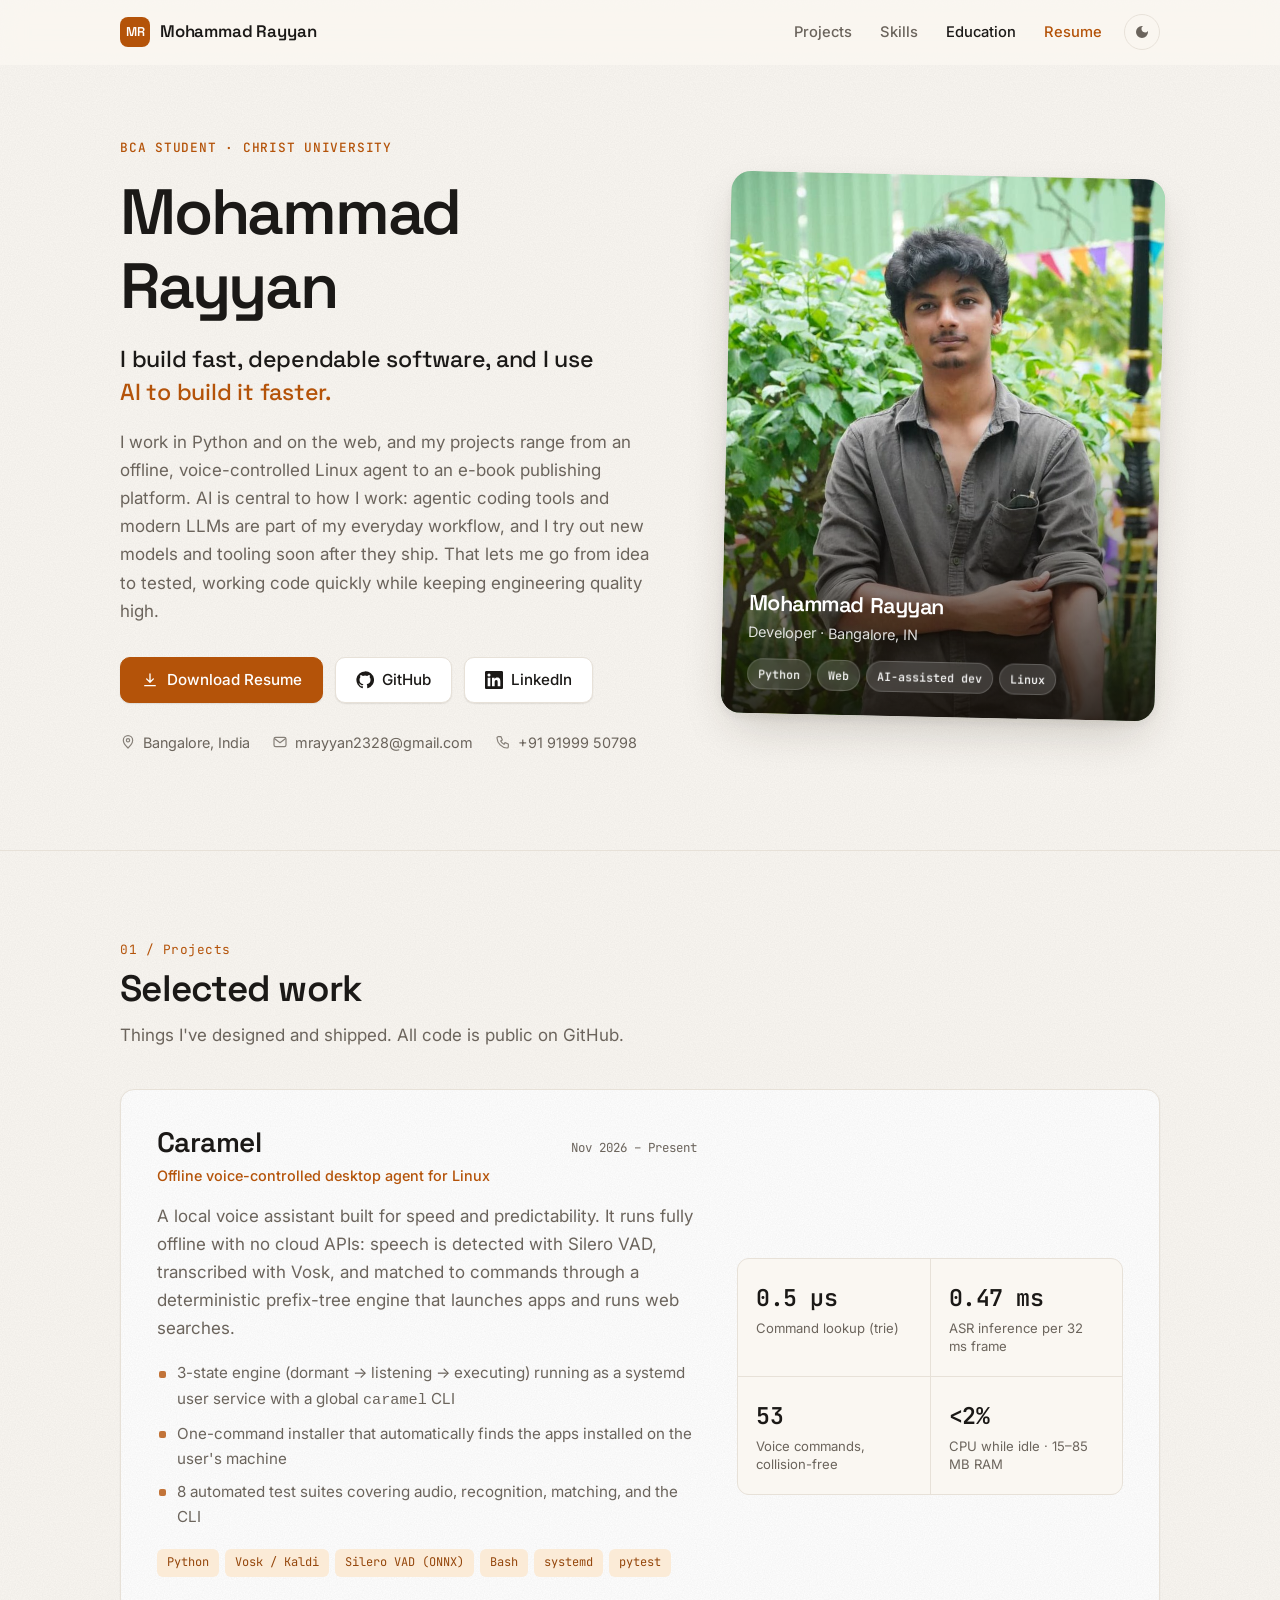
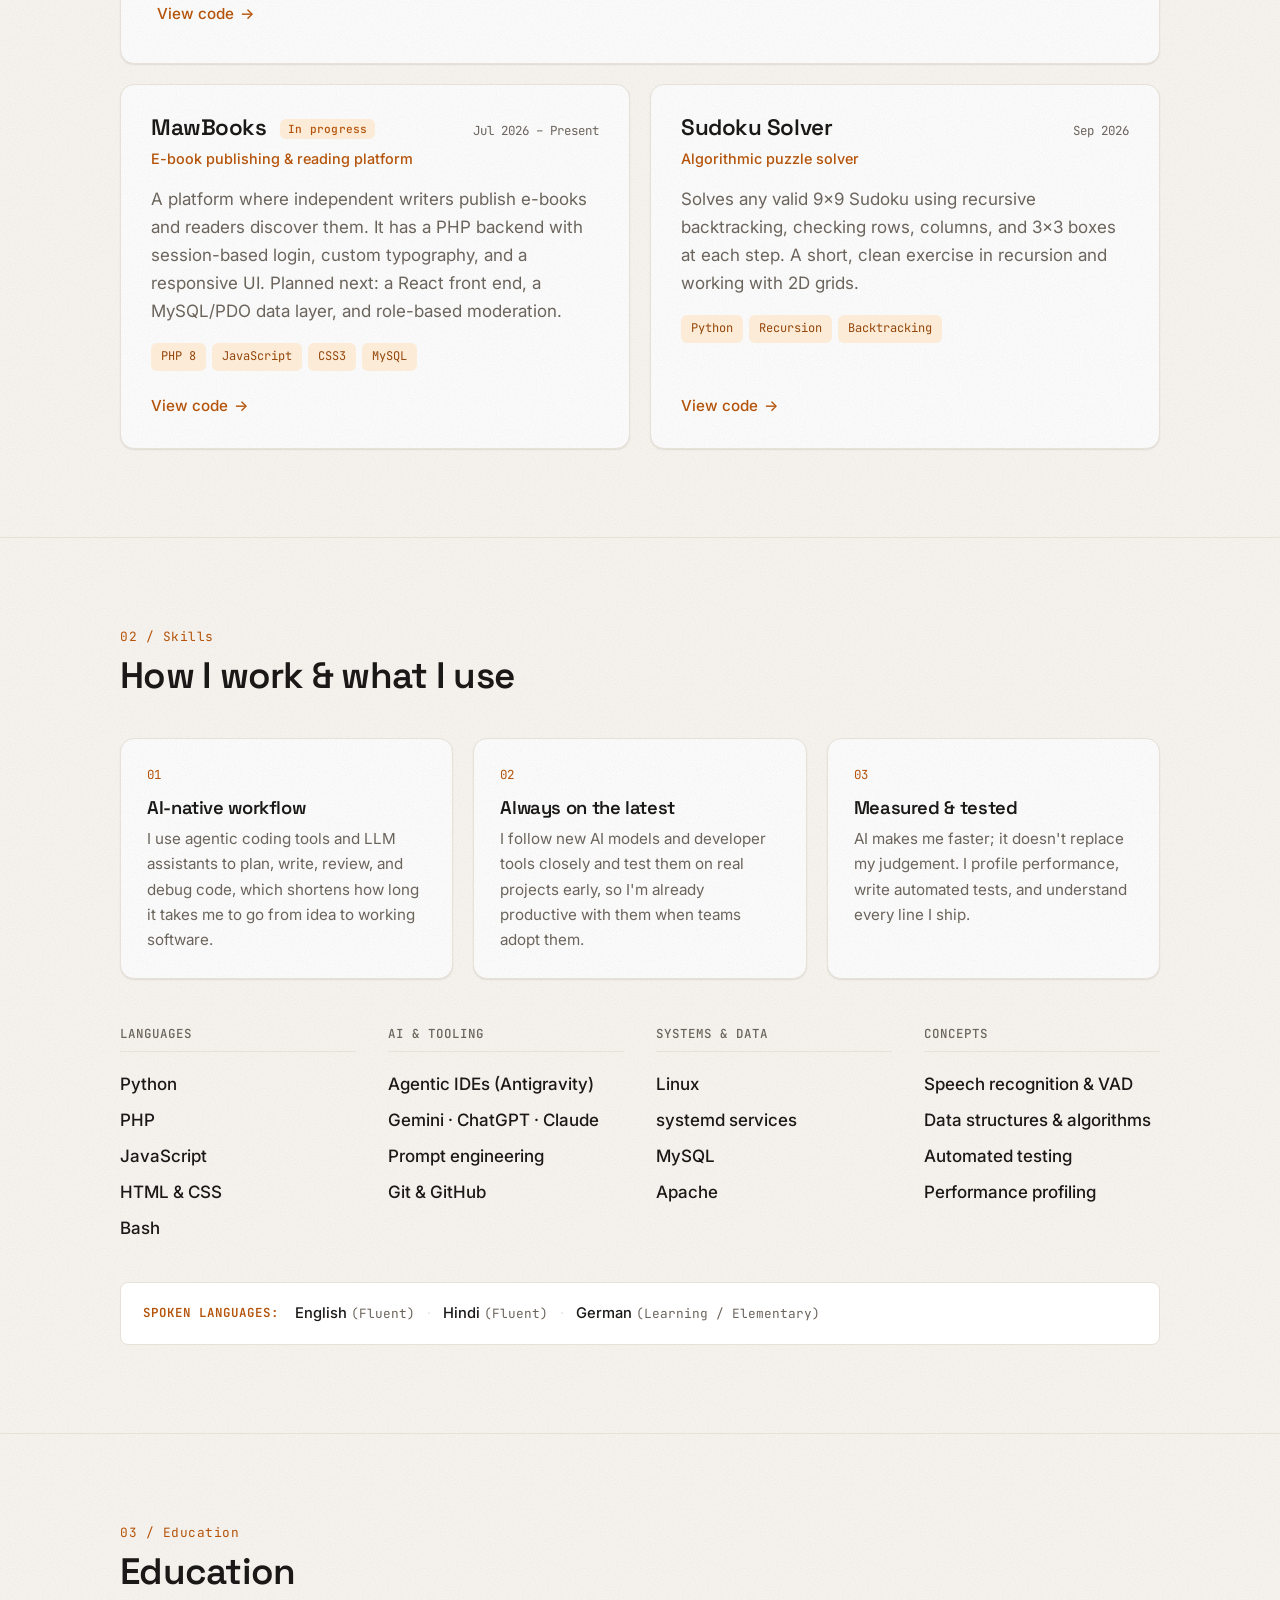
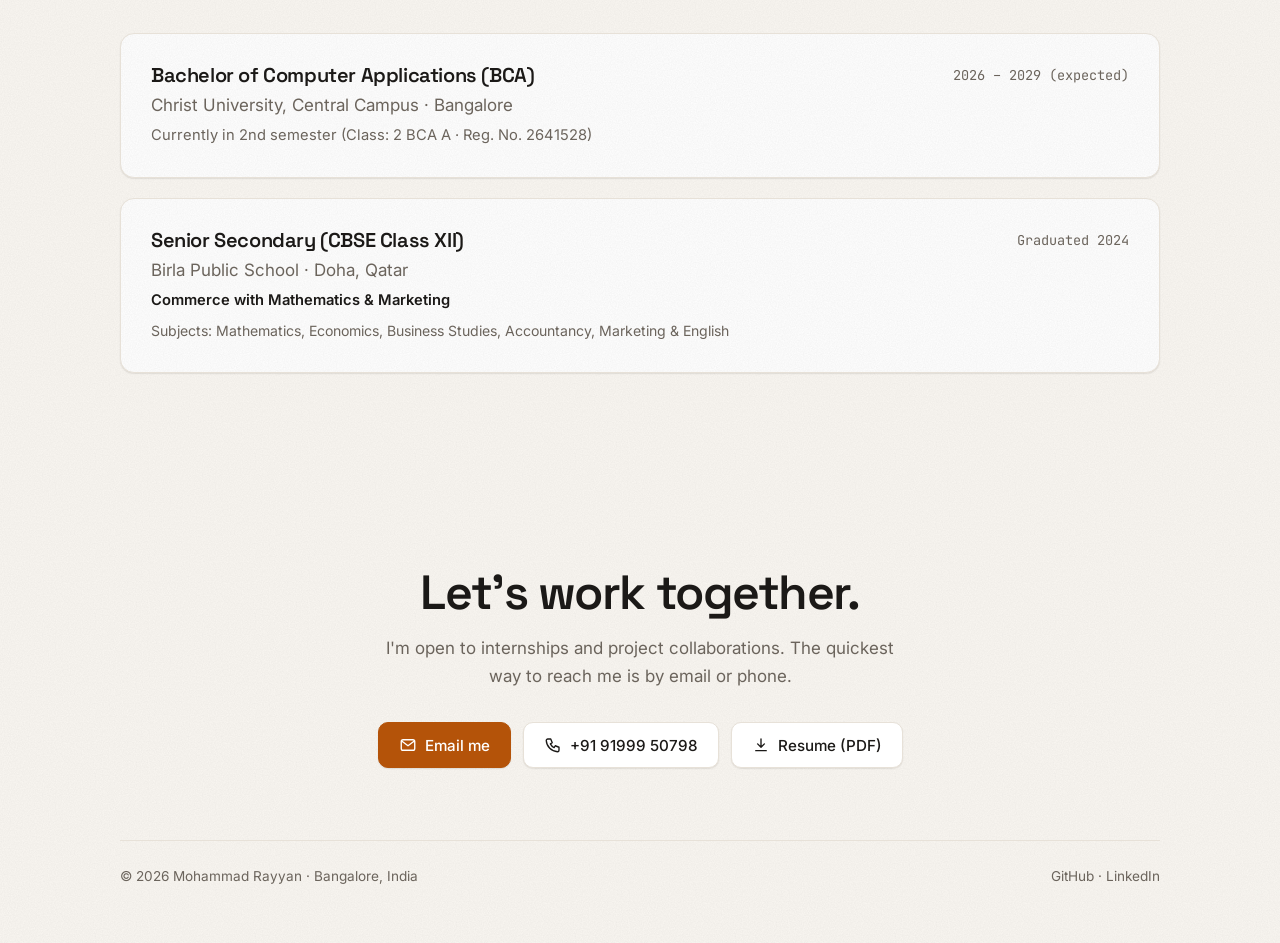
==== commit 3162dcb0: "Update education (Birla Public School), spoken languages, and personal email" ====
--- a/index.html
+++ b/index.html
@@ -30,7 +30,7 @@
     "@type": "Person",
     "name": "Mohammad Rayyan",
     "url": "https://rayyan-error.github.io/",
-    "email": "mailto:mohammad.rayyan@bcah.christuniversity.in",
+    "email": "mailto:mrayyan2328@gmail.com",
     "telephone": "+91-9199950798",
     "address": { "@type": "PostalAddress", "addressLocality": "Bangalore", "addressCountry": "IN" },
     "alumniOf": { "@type": "CollegeOrUniversity", "name": "Christ University" },
@@ -97,7 +97,7 @@
           </div>
           <div class="hero__meta reveal">
             <span><svg aria-hidden="true"><use href="#i-pin"/></svg>Bangalore, India</span>
-            <a href="mailto:mohammad.rayyan@bcah.christuniversity.in" id="hero-email"><svg aria-hidden="true"><use href="#i-mail"/></svg>mohammad.rayyan@bcah.christuniversity.in</a>
+            <a href="mailto:mrayyan2328@gmail.com" id="hero-email"><svg aria-hidden="true"><use href="#i-mail"/></svg>mrayyan2328@gmail.com</a>
             <a href="tel:+919199950798" id="hero-phone"><svg aria-hidden="true"><use href="#i-phone"/></svg>+91 91999 50798</a>
           </div>
         </div>
@@ -235,6 +235,15 @@
             <ul><li>Speech recognition &amp; VAD</li><li>Data structures &amp; algorithms</li><li>Automated testing</li><li>Performance profiling</li></ul>
           </div>
         </div>
+
+        <div class="skills-spoken reveal">
+          <span class="skills-spoken__label">Spoken Languages:</span>
+          <span class="skills-spoken__item">English <small>(Fluent)</small></span>
+          <span class="skills-spoken__sep" aria-hidden="true">·</span>
+          <span class="skills-spoken__item">Hindi <small>(Fluent)</small></span>
+          <span class="skills-spoken__sep" aria-hidden="true">·</span>
+          <span class="skills-spoken__item">German <small>(Learning / Elementary)</small></span>
+        </div>
       </div>
     </section>
 
@@ -245,13 +254,26 @@
           <span class="section__num">03 / Education</span>
           <h2>Education</h2>
         </div>
-        <div class="card edu reveal">
-          <div>
-            <h3>Bachelor of Computer Applications (BCA)</h3>
-            <p>Christ University, Central Campus · Bangalore</p>
-            <p>Currently in 2nd semester (Class: 2 BCA A)</p>
-          </div>
-          <span class="edu__date">2026 – 2029 (expected)</span>
+
+        <div class="edu-grid">
+          <div class="card edu reveal">
+            <div>
+              <h3>Bachelor of Computer Applications (BCA)</h3>
+              <p>Christ University, Central Campus · Bangalore</p>
+              <p class="edu__sub">Currently in 2nd semester (Class: 2 BCA A · Reg. No. 2641528)</p>
+            </div>
+            <span class="edu__date">2026 – 2029 (expected)</span>
+          </div>
+
+          <div class="card edu reveal">
+            <div>
+              <h3>Senior Secondary (CBSE Class XII)</h3>
+              <p>Birla Public School · Doha, Qatar</p>
+              <p class="edu__sub"><strong>Commerce with Mathematics &amp; Marketing</strong></p>
+              <p class="edu__subjects">Subjects: Mathematics, Economics, Business Studies, Accountancy, Marketing &amp; English</p>
+            </div>
+            <span class="edu__date">Graduated 2024</span>
+          </div>
         </div>
       </div>
     </section>
@@ -262,7 +284,7 @@
         <h2 class="reveal">Let's work together.</h2>
         <p class="reveal">I'm open to internships and project collaborations. The quickest way to reach me is by email or phone.</p>
         <div class="contact__actions reveal">
-          <a class="btn btn--primary" href="mailto:mohammad.rayyan@bcah.christuniversity.in" id="contact-email">
+          <a class="btn btn--primary" href="mailto:mrayyan2328@gmail.com" id="contact-email">
             <svg aria-hidden="true"><use href="#i-mail"/></svg>Email me
           </a>
           <a class="btn" href="tel:+919199950798" id="contact-phone">
--- a/styles.css
+++ b/styles.css
@@ -318,11 +318,30 @@
 }
 .skills li { padding: 4px 0; font-weight: 500; }
 
+.skills-spoken {
+  margin-top: 36px; padding: 18px 22px; border-radius: var(--radius-sm);
+  background: var(--surface); border: 1px solid var(--line);
+  display: flex; align-items: center; gap: 12px; flex-wrap: wrap;
+  font-size: 0.92rem;
+}
+.skills-spoken__label {
+  font-family: var(--font-mono); font-size: 0.78rem; font-weight: 600;
+  text-transform: uppercase; letter-spacing: 0.08em; color: var(--accent);
+  margin-right: 4px;
+}
+.skills-spoken__item { font-weight: 500; color: var(--ink); }
+.skills-spoken__item small { color: var(--muted); font-weight: 400; font-family: var(--font-mono); font-size: 0.8rem; }
+.skills-spoken__sep { color: var(--line); }
+
 /* ---------- Education ---------- */
+.edu-grid { display: grid; gap: 20px; }
 .edu { display: flex; justify-content: space-between; align-items: flex-start; gap: 24px; flex-wrap: wrap; }
-.edu h3 { font-size: 1.3rem; margin-bottom: 4px; }
+.edu h3 { font-size: 1.25rem; margin-bottom: 4px; }
 .edu p { color: var(--muted); }
-.edu__date { font-family: var(--font-mono); font-size: 0.85rem; color: var(--muted); }
+.edu__sub { margin-top: 4px; font-size: 0.92rem; }
+.edu__sub strong { color: var(--ink); font-weight: 600; }
+.edu__subjects { font-size: 0.88rem; color: var(--muted); margin-top: 6px; }
+.edu__date { font-family: var(--font-mono); font-size: 0.85rem; color: var(--muted); white-space: nowrap; }
 
 /* ---------- Contact ---------- */
 .contact { text-align: center; padding: 104px 0 56px; }
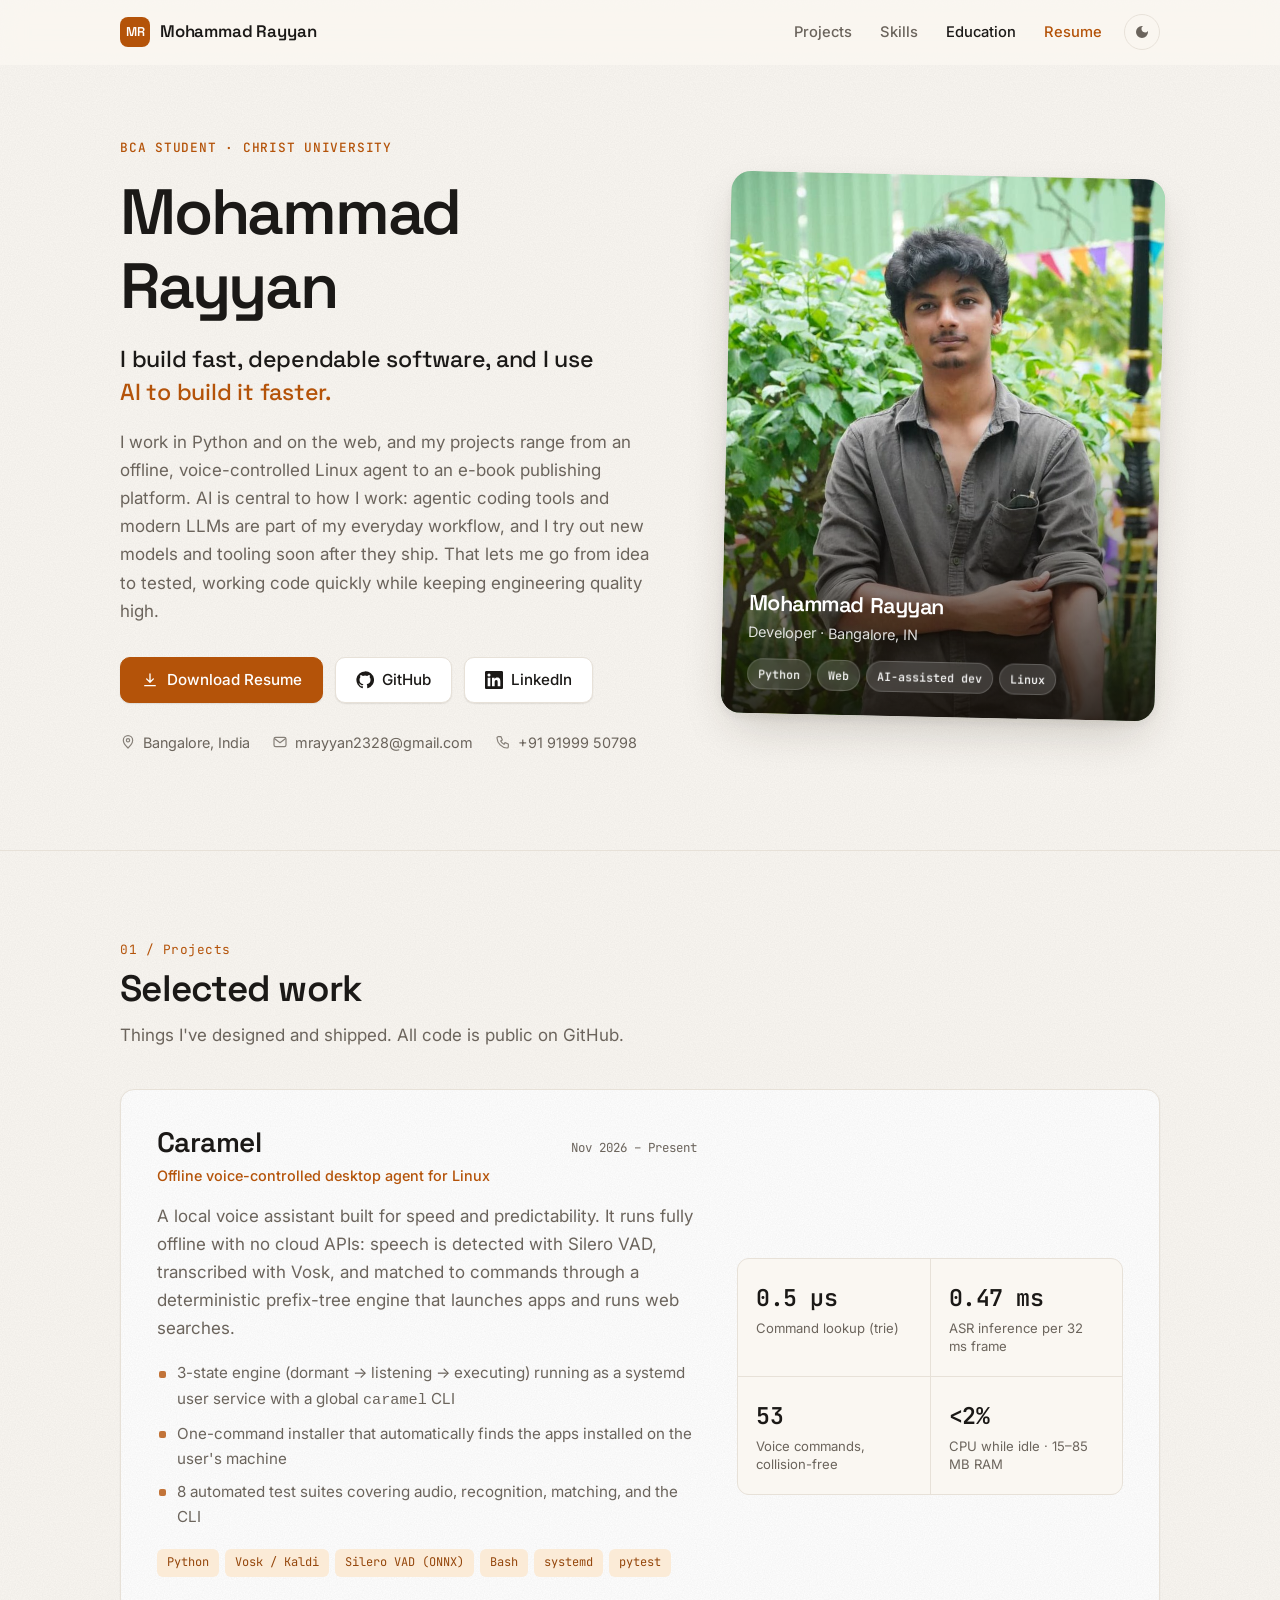
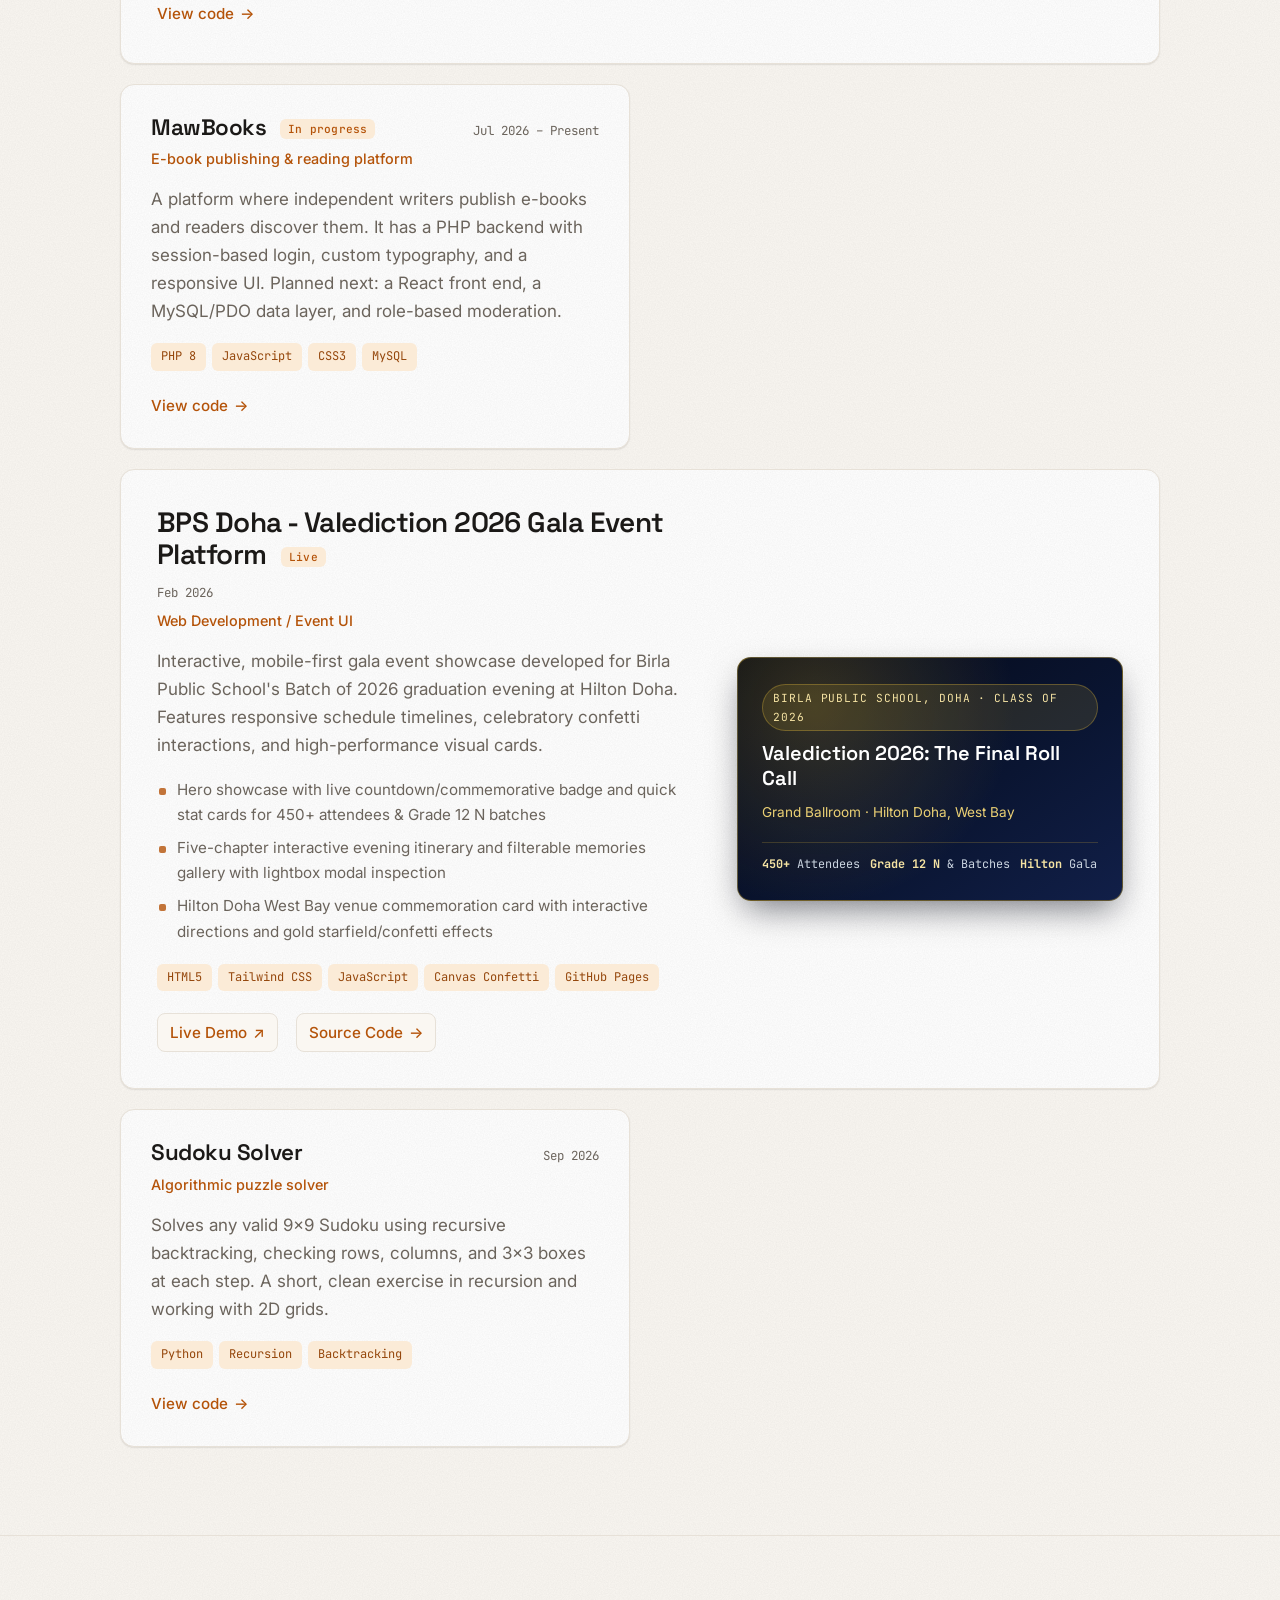
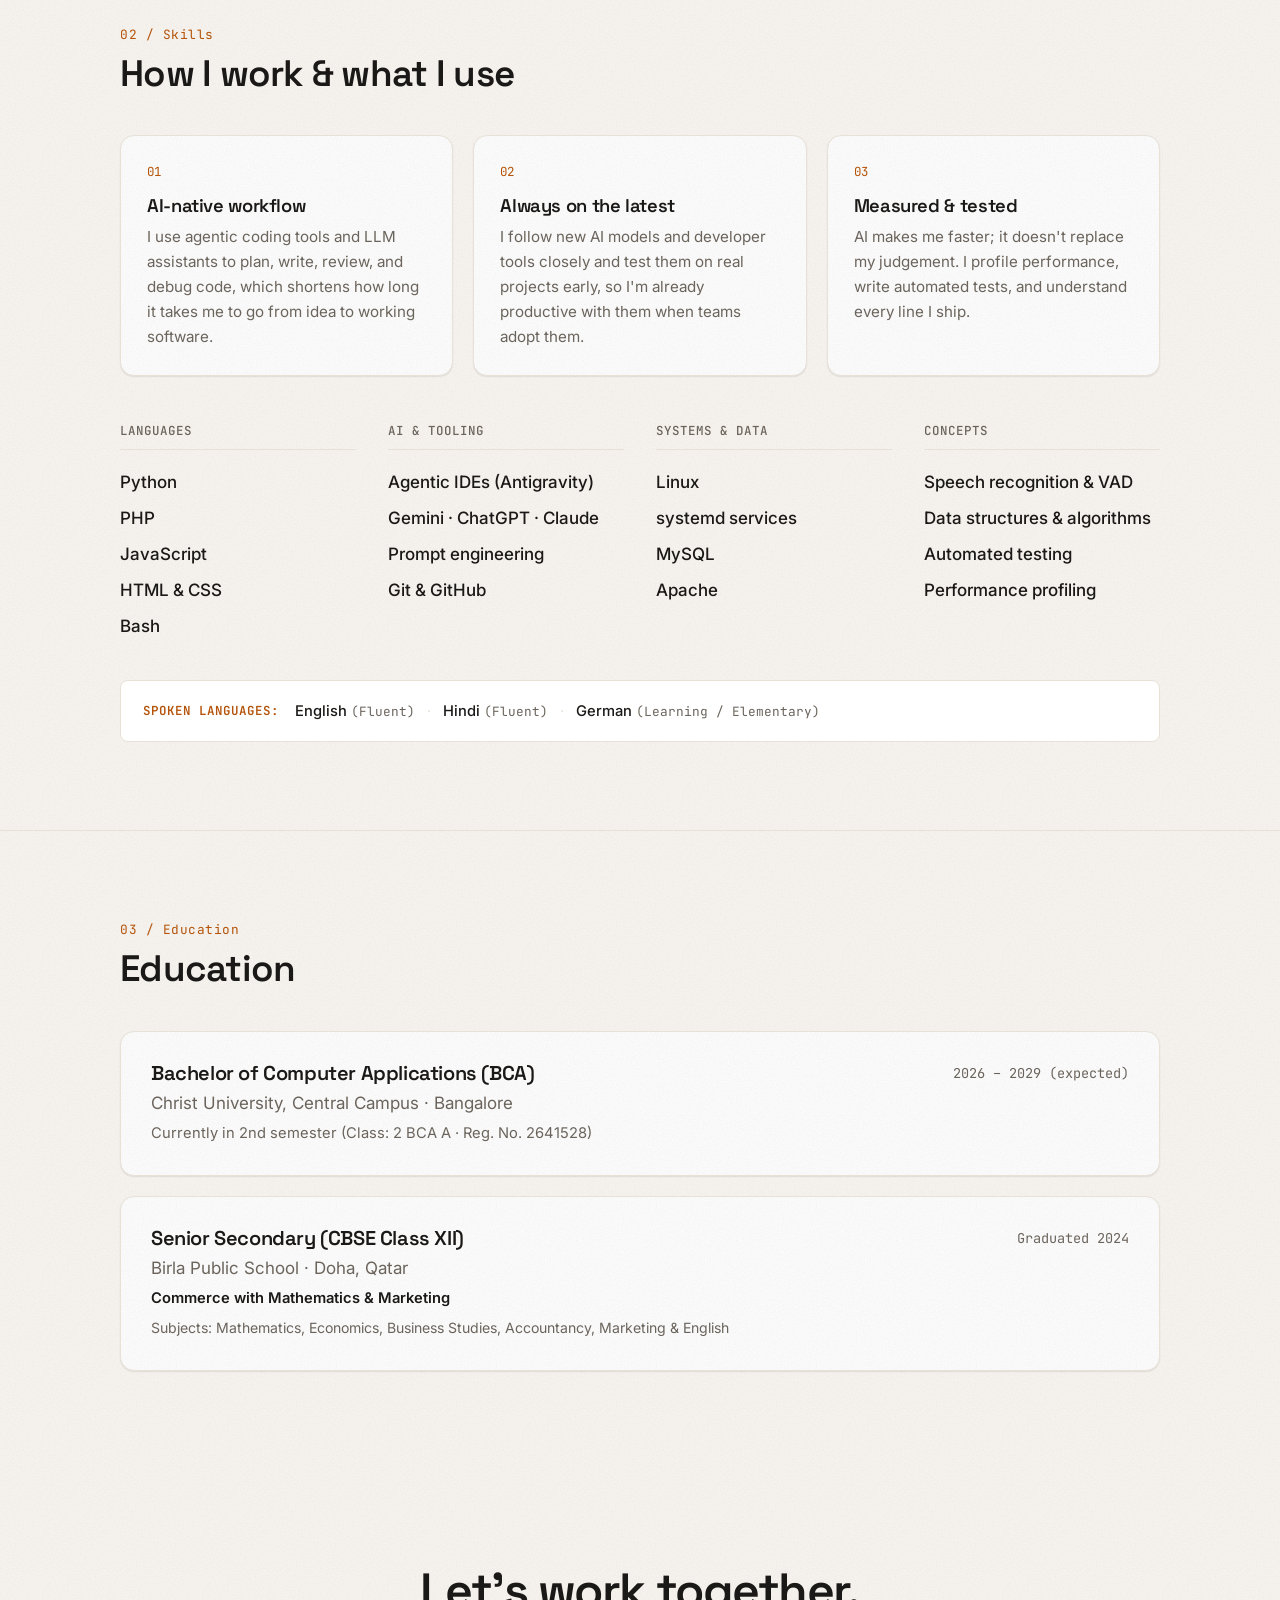
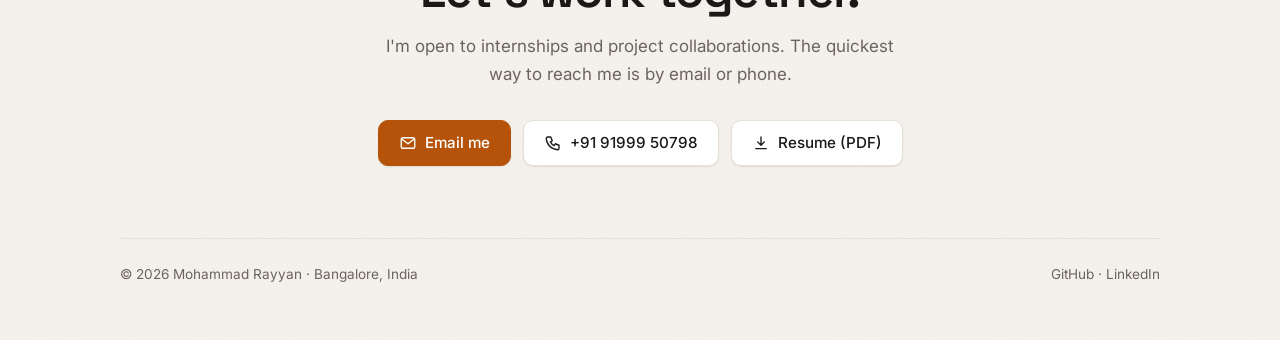
==== commit 25aa99ff: "feat(projects): add Birla Public School Farewell 2026 event site" ====
--- a/index.html
+++ b/index.html
@@ -172,6 +172,43 @@
             <a class="link-arrow" href="https://github.com/rayyan-error/MawBooks" target="_blank" rel="noopener" id="proj-mawbooks">View code <span aria-hidden="true">→</span></a>
           </article>
 
+          <article class="card project project--featured reveal">
+            <div>
+              <div class="project__top">
+                <h3>BPS Doha - Valediction 2026 Gala Event Platform <span class="status">Live</span></h3>
+                <span class="project__date">Feb 2026</span>
+              </div>
+              <p class="project__kicker">Web Development / Event UI</p>
+              <p class="project__desc">
+                Interactive, mobile-first gala event showcase developed for Birla Public School's Batch of 2026 graduation evening at Hilton Doha. Features responsive schedule timelines, celebratory confetti interactions, and high-performance visual cards.
+              </p>
+              <ul class="project__points">
+                <li>Hero showcase with live countdown/commemorative badge and quick stat cards for 450+ attendees &amp; Grade 12 N batches</li>
+                <li>Five-chapter interactive evening itinerary and filterable memories gallery with lightbox modal inspection</li>
+                <li>Hilton Doha West Bay venue commemoration card with interactive directions and gold starfield/confetti effects</li>
+              </ul>
+              <ul class="tags" aria-label="Tech stack">
+                <li>HTML5</li><li>Tailwind CSS</li><li>JavaScript</li><li>Canvas Confetti</li><li>GitHub Pages</li>
+              </ul>
+              <div class="project__links">
+                <a class="link-arrow link-arrow--inline" href="https://rayyan-error.github.io/bps-doha-farewell-2026/" target="_blank" rel="noopener" id="proj-bps-live">Live Demo <span aria-hidden="true">↗</span></a>
+                <a class="link-arrow link-arrow--inline" href="https://github.com/rayyan-error/bps-doha-farewell-2026" target="_blank" rel="noopener" id="proj-bps-code">Source Code <span aria-hidden="true">→</span></a>
+              </div>
+            </div>
+            <a class="project__thumb" href="https://rayyan-error.github.io/bps-doha-farewell-2026/" target="_blank" rel="noopener" aria-label="Open BPS Doha Valediction 2026 Live Website">
+              <div class="project__thumb-card">
+                <div class="project__thumb-badge">Birla Public School, Doha · Class of 2026</div>
+                <div class="project__thumb-title">Valediction 2026: The Final Roll Call</div>
+                <div class="project__thumb-sub">Grand Ballroom · Hilton Doha, West Bay</div>
+                <div class="project__thumb-stats">
+                  <span><strong>450+</strong> Attendees</span>
+                  <span><strong>Grade 12 N</strong> &amp; Batches</span>
+                  <span><strong>Hilton</strong> Gala</span>
+                </div>
+              </div>
+            </a>
+          </article>
+
           <article class="card project reveal">
             <div class="project__top">
               <h3>Sudoku Solver</h3>
--- a/styles.css
+++ b/styles.css
@@ -293,6 +293,96 @@
 .link-arrow:hover span { transform: translateX(4px); }
 .link-arrow::after { content: ""; position: absolute; inset: 0; border-radius: inherit; }
 
+.project__links {
+  margin-top: auto;
+  display: flex;
+  flex-wrap: wrap;
+  gap: 18px;
+  align-items: center;
+  position: relative;
+  z-index: 2;
+}
+.link-arrow--inline {
+  margin-top: 0;
+  padding: 6px 12px;
+  border-radius: 8px;
+  border: 1px solid var(--line);
+  background: var(--bg);
+}
+.link-arrow--inline:hover {
+  border-color: var(--accent);
+  background: var(--accent-soft);
+}
+.link-arrow--inline::after {
+  display: none;
+}
+
+/* Live Thumbnail Card (Valediction 2026 Showcase) */
+.project__thumb {
+  position: relative;
+  z-index: 2;
+  display: flex;
+  align-self: center;
+  text-decoration: none;
+  border-radius: 14px;
+  overflow: hidden;
+  border: 1px solid rgba(212, 175, 55, 0.42);
+  background: radial-gradient(circle at 20% 20%, rgba(212, 175, 55, 0.22), transparent 55%),
+              linear-gradient(145deg, #040814 0%, #0A1532 60%, #111F48 100%);
+  box-shadow: 0 14px 34px -8px rgba(4, 8, 20, 0.55);
+  transition: transform 0.3s var(--ease), box-shadow 0.3s var(--ease), border-color 0.3s;
+}
+.project__thumb:hover {
+  transform: translateY(-3px) scale(1.01);
+  border-color: #D4AF37;
+  box-shadow: 0 18px 40px -8px rgba(4, 8, 20, 0.7), 0 0 24px rgba(212, 175, 55, 0.25);
+}
+.project__thumb-card {
+  padding: 26px 24px;
+  color: #F8FAFC;
+  width: 100%;
+  display: flex;
+  flex-direction: column;
+  gap: 10px;
+}
+.project__thumb-badge {
+  font-family: var(--font-mono);
+  font-size: 0.7rem;
+  text-transform: uppercase;
+  letter-spacing: 0.08em;
+  color: #F5E3A3;
+  background: rgba(212, 175, 55, 0.14);
+  border: 1px solid rgba(212, 175, 55, 0.35);
+  align-self: flex-start;
+  padding: 4px 10px;
+  border-radius: 999px;
+}
+.project__thumb-title {
+  font-family: var(--font-head);
+  font-size: 1.25rem;
+  font-weight: 600;
+  color: #FFFFFF;
+  line-height: 1.25;
+}
+.project__thumb-sub {
+  font-size: 0.85rem;
+  color: #EBD074;
+}
+.project__thumb-stats {
+  margin-top: 8px;
+  padding-top: 12px;
+  border-top: 1px solid rgba(212, 175, 55, 0.22);
+  display: flex;
+  flex-wrap: wrap;
+  gap: 10px;
+  font-family: var(--font-mono);
+  font-size: 0.74rem;
+  color: #CBD5E1;
+}
+.project__thumb-stats strong {
+  color: #F5E3A3;
+}
+
 /* Metrics (featured project) */
 .metrics {
   display: grid; grid-template-columns: 1fr 1fr; gap: 1px;
